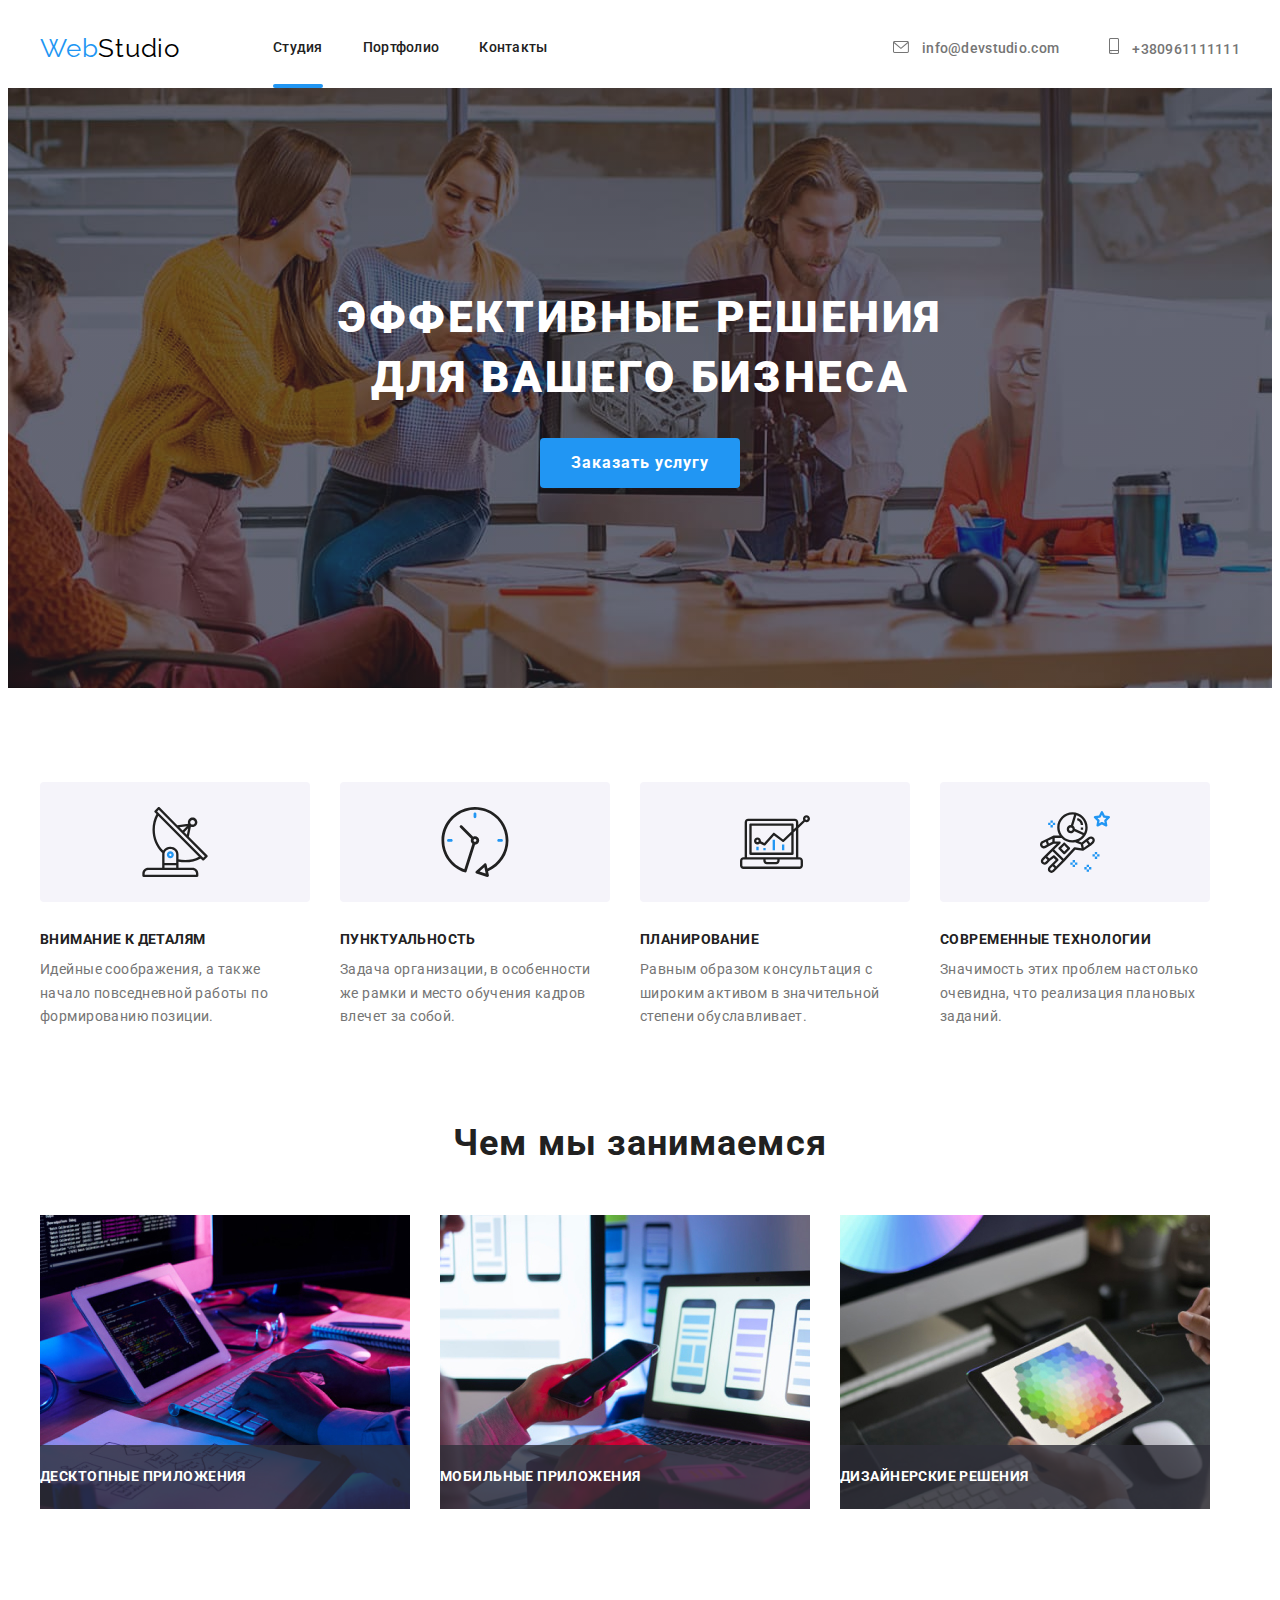
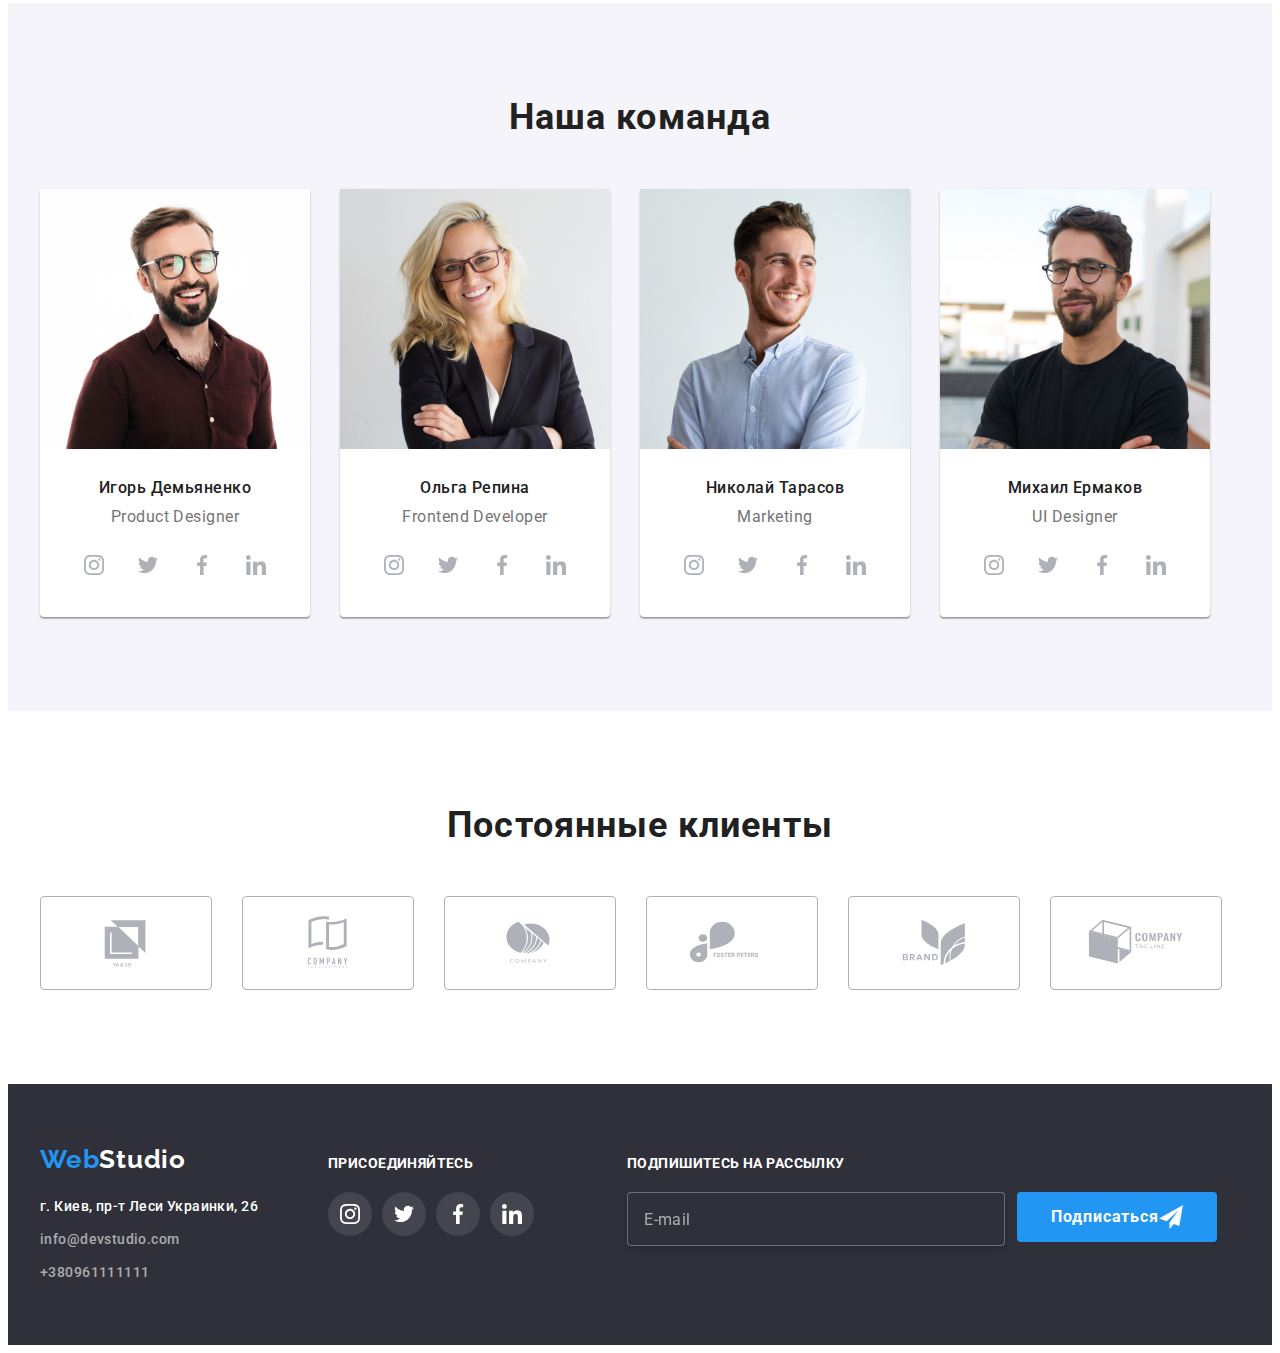
==== index.html @ bba92c40 "add hm-08" ====
<!DOCTYPE html>
<html lang="ru">
  <head>
    <meta charset="UTF-8" />
    <meta http-equiv="X-UA-Compatible" content="IE=edge" />
    <meta name="viewport" content="width=device-width, initial-scale=1.0" />
    <title>Студия</title>
    <link
      rel="stylesheet"
      href="https://cdnjs.cloudflare.com/ajax/libs/modern-normalize/1.1.0/modern-normalize.min.css"
      integrity="sha512-wpPYUAdjBVSE4KJnH1VR1HeZfpl1ub8YT/NKx4PuQ5NmX2tKuGu6U/JRp5y+Y8XG2tV+wKQpNHVUX03MfMFn9Q=="
      crossorigin="anonymous"
      referrerpolicy="no-referrer"
    />
    <link rel="preconnect" href="https://fonts.googleapis.com" />
    <link rel="preconnect" href="https://fonts.gstatic.com" crossorigin />
    <link
      href="https://fonts.googleapis.com/css2?family=Oleo+Script&family=Raleway:wght@700&family=Roboto:wght@400;500;700;900&display=swap"
      rel="stylesheet"
    />
    <link
    rel="stylesheet"
    href="https://cdnjs.cloudflare.com/ajax/libs/animate.css/4.1.1/animate.min.css"
    />
    <link rel="stylesheet" href="./css/main.min.css">
  </head>
  <body>

    <!--Header-->
      <header class="header">
      <div class="line-header">
      <div class="container main-nav">

        <a href="" class="logo--black link animate__animated animate__heartBeat">
            <span class="logo">Web</span>Studio</a>

        <nav class="nav">
          <ul class="nav__list list">
            <li class="nav__item">
              <a href="" class="nav__link current link">Студия</a>
            </li>
            <li class="nav__item">
              <a href="./portfolio.html" class="nav__link link">Портфолио</a>
            </li>
            <li class="nav__item">
              <a href="" class="nav__link link">Контакты</a>
            </li>
          </ul>
        </nav>
        <ul class="contacts list">
          <li class="contacts__item">
            <a href="mailto:info@devstudio.com" class="contacts__link link"
              >
                      <svg class="contacts__icon" width="16" height="12">
                        <use href="./images/icons.svg#icon-envelope"></use>
                      </svg>
              info@devstudio.com</a
            >
          </li>
          <li class="contacts__item">
            <a href="tel:+380961111111" class="contacts__link link"
              > 
              <svg class="contacts__icon" width="10" height="16">
                        <use href="./images/icons.svg#icon-smartphone"></use>
                      </svg>
              +380961111111</a
            >
          </li>
        </ul
        </div> 
        </div>
    </header>
    <main>
      <!--Hero-->
      <div>
        <section class="hero">
          <div class="container">
            <div class="hero-content">
            <h1 class="hero-content__title">ЭФФЕКТИВНЫЕ РЕШЕНИЯ ДЛЯ ВАШЕГО БИЗНЕСА</h1>
            <button type="button" class="hero-content__button" data-modal-open>Заказать услугу</button>
            </div>
          </div>
        </section>
      </div>

      <!--Benefits-->
      <section class="benefits">
        <div class="container">
          <ul class="benefits__list list">
            <li class="benefits__item">
              <div class="benefits-box">
              <svg class="benefits__icon" width="70" height="70">
                        <use href="./images/icons.svg#icon-antenna"></use>
                      </svg>
                      </div>
              <h3 class="benefits__title">ВНИМАНИЕ К ДЕТАЛЯМ</h3>
              <p class="benefits__text">
                Идейные соображения, а также начало повседневной работы по
                формированию позиции.
              </p>
            </li>
            <li class="benefits__item">
              <div class="benefits-box">
              <svg class="benefits__icon" width="70" height="70">
                        <use href="./images/icons.svg#icon-clock"></use>
                      </svg>
                      </div>
              <h3 class="benefits__title">ПУНКТУАЛЬНОСТЬ</h3>
              <p class="benefits__text">
                Задача организации, в особенности же рамки и место обучения
                кадров влечет за собой.
              </p>
            </li>
            <li class="benefits__item">
              <div class="benefits-box">
              <svg class="benefits__icon" width="70" height="70">
                        <use href="./images/icons.svg#icon-diagram"></use>
                      </svg>
                      </div>
              <h3 class="benefits__title">ПЛАНИРОВАНИЕ</h3>
              <p class="benefits__text">
                Равным образом консультация с широким активом в значительной
                степени обуславливает.
              </p>
            </li>
            <li class="benefits__item">
              <div class="benefits-box">
              <svg class="benefits__icon" width="70" height="70">
                        <use href="./images/icons.svg#icon-astronaut"></use>
                      </svg>
                      </div>
              <h3 class="benefits__title">СОВРЕМЕННЫЕ ТЕХНОЛОГИИ</h3>
              <p class="benefits__text">
                Значимость этих проблем настолько очевидна, что реализация
                плановых заданий.
              </p>
            </li>
          </ul>
        </div>
      </section>

      
      <!--Skills-->
      <section class="skills">
        <div class="container">
          <h2 class="section-title">Чем мы занимаемся</h2>
          <ul class="skills__list list">
            <li class="skills__item">
              <img src="./images/box1.jpg" alt="box1" width="370" />
              <p class="skills__top-text">ДЕСКТОПНЫЕ ПРИЛОЖЕНИЯ</p>
            </li>
            <li class="skills__item">
              <img src="./images/box2.jpg" alt="box2" width="370" />
              <p class="skills__top-text">МОБИЛЬНЫЕ ПРИЛОЖЕНИЯ</p>
            </li>
            <li class="skills__item">
              <img src="./images/box3.jpg" alt="box3" width="370" />
              <p class="skills__top-text">ДИЗАЙНЕРСКИЕ РЕШЕНИЯ</p>
            </li>
          </ul>
        </div>
      </section>

      <!--Team-->

      <section class="team">
        <div class="container">
          <h2 class="section-title">Наша команда</h2>
          <ul class="team__list list">
            <li class="team__item">
              <img src="./images/team1.jpg" alt="team1" width="270" />
                
              <div class="team-member">
              <h3 class="team-member__name">Игорь Демьяненко</h3>
              <p class="team-member__text">Product Designer</p>
              <ul class="socials-list list">
                  <li class="socials-list__item">
                    <a href="" class="socials-list__link">
                      <svg class="socials-list__icon" width="20" height="20">
                        <use href="./images/icons.svg#icon-instagram"></use>
                      </svg>
                    </a>
                  </li>
                  <li class="socials-list__item">
                    <a href="" class="socials-list__link">
                      <svg class="socials-list__icon" width="20" height="20">
                        <use href="./images/icons.svg#icon-twitter"></use>
                      </svg>
                    </a>
                    </a>
                  </li>

                  <li class="socials-list__item">
                    <a href="" class="socials-list__link">
                      <svg class="socials-list__icon" width="20" height="20">
                        <use href="./images/icons.svg#icon-facebook"></use>
                      </svg>
                    </a>
                  </li>
                  <li class="socials-list__item">
                    <a href="" class="socials-list__link">
                      <svg class="socials-list__icon" width="20" height="20">
                        <use href="./images/icons.svg#icon-linkedin"></use>
                      </svg>
                    </a>
                  </li>
                </ul>
              </div>
            </li>
            <li class="team__item">
              <img src="./images/team2.jpg" alt="team2" width="270" />
              <div class="team-member">
              <h3 class="team-member__name">Ольга Репина</h3>
              <p class="team-member__text">Frontend Developer</p>
               <ul class="socials-list list">
                  <li class="socials-list__item">
                    <a href="" class="socials-list__link">
                      <svg class="socials-list__icon" width="20" height="20">
                        <use href="./images/icons.svg#icon-instagram"></use>
                      </svg>
                    </a>
                  </li>
                  <li class="socials-list__item">
                    <a href="" class="socials-list__link">
                      <svg class="socials-list__icon" width="20" height="20">
                        <use href="./images/icons.svg#icon-twitter"></use>
                      </svg>
                    </a>
                    </a>
                  </li>
                  <li class="socials-list__item">
                    <a href="" class="socials-list__link">
                      <svg class="socials-list__icon" width="20" height="20">
                        <use href="./images/icons.svg#icon-facebook"></use>
                      </svg>
                    </a>
                  </li>
                  <li class="socials-list__item">
                    <a href="" class="socials-list__link">
                      <svg class="socials-list__icon" width="20" height="20">
                        <use href="./images/icons.svg#icon-linkedin"></use>
                      </svg>
                    </a>
                  </li>
                </ul>
              </div>
            </li>
            <li class="team__item">
              <img src="./images/team3.jpg" alt="team3" width="270" />
              <div class="team-member">
              <h3 class="team-member__name">Николай Тарасов</h3>
              <p class="team-member__text">Marketing</p>
               <ul class="socials-list list">
                  <li class="socials-list__item">
                    <a href="" class="socials-list__link">
                      <svg class="socials-list__icon" width="20" height="20">
                        <use href="./images/icons.svg#icon-instagram"></use>
                      </svg>
                    </a>
                  </li>
                  <li class="socials-list__item">
                    <a href="" class="socials-list__link">
                      <svg class="socials-list__icon" width="20" height="20">
                        <use href="./images/icons.svg#icon-twitter"></use>
                      </svg>
                    </a>
                    </a>
                  </li>
                  <li class="socials-list__item">
                    <a href="" class="socials-list__link">
                      <svg class="socials-list__icon" width="20" height="20">
                        <use href="./images/icons.svg#icon-facebook"></use>
                      </svg>
                    </a>
                  </li>
                  <li class="socials-list__item">
                    <a href="" class="socials-list__link">
                      <svg class="socials-list__icon" width="20" height="20">
                        <use href="./images/icons.svg#icon-linkedin"></use>
                      </svg>
                    </a>
                  </li>
                </ul>
              </div>
            </li>
            <li class="team__item">
              <img src="./images/team4.jpg" alt="team4" width="270" />
              <div class="team-member">
              <h3 class="team-member__name">Михаил Ермаков</h3>
              <p class="team-member__text">UI Designer</p>
                <ul class="socials-list list">
                  <li class="socials-list__item">
                    <a href="" class="socials-list__link">
                      <svg class="socials-list__icon" width="20" height="20">
                        <use href="./images/icons.svg#icon-instagram"></use>
                      </svg>
                    </a>
                  </li>
                  <li class="socials-list__item">
                    <a href="" class="socials-list__link">
                      <svg class="socials-list__icon" width="20" height="20">
                        <use href="./images/icons.svg#icon-twitter"></use>
                      </svg>
                    </a>
                    </a>
                  </li>
                  <li class="socials-list__item">
                    <a href="" class="socials-list__link">
                      <svg class="socials-list__icon" width="20" height="20">
                        <use href="./images/icons.svg#icon-facebook"></use>
                      </svg>
                    </a>
                  </li>
                  <li class="socials-list__item">
                    <a href="" class="socials-list__link">
                      <svg class="socials-list__icon" width="20" height="20">
                        <use href="./images/icons.svg#icon-linkedin"></use>
                      </svg>
                    </a>
                  </li>
                </ul>
              </div>
            </li>
          </ul>
        </div>
      </section>

      <!--Clients-->
<section class="clients">
  <div class="container">
<h2 class="section-title">Постоянные клиенты</h2>
<ul class="clients__list list">
  <li class="clients__item"><a href="" class="clients__link link">
    <svg class="clients__icon" width="106" height="60">
                        <use href="./images/icons.svg#icon-Logo-1"></use>
                      </svg>
  </a></li>
  <li class="clients__item"><a href="" class="clients__link link">
    <svg class="clients__icon" width="106" height="60">
                        <use href="./images/icons.svg#icon-Logo-2"></use>
                      </svg>
  </a></li>
  <li class="clients__item"><a href="" class="clients__link link">
    <svg class="clients__icon" width="106" height="60">
                        <use href="./images/icons.svg#icon-Logo-3"></use>
                      </svg>
  </a></li>
  <li class="clients__item"><a href="" class="clients__link link">
    <svg class="clients__icon" width="106" height="60">
                        <use href="./images/icons.svg#icon-Logo-4"></use>
                      </svg>
  </a></li>
  <li class="clients__item"><a href="" class="clients__link link">
    <svg class="clients__icon" width="106" height="60">
                        <use href="./images/icons.svg#icon-Logo-5"></use>
                      </svg>
  </a></li>
  <li class="clients__item"><a href="" class="clients__link link">
    <svg class="clients__icon" width="106" height="60">
                        <use href="./images/icons.svg#icon-Logo-6"></use>
                      </svg>
  </a></li>
</ul>
</div>
</section>
    </main>


    <!--Footer-->
    <footer class="footer">
      <div class="container">
        <div>

        <a href="" class="logo logo--white link">
          <span class="logo--blue">Web</span>Studio</a
        >
        <address class="address">
          <ul class="address__list list">
            <li class="address__item">
              <a
                href="https://goo.gl/maps/j3uw5iCqaWnNKHZF9"
                class="address__link address__link--white link"
                >г. Киев, пр-т Леси Украинки, 26</a
              >
            </li>
            <li class="address__item">
              <a href="mailto:info@devstudio.com" class="address__link link"
                >info@devstudio.com</a
              >
            </li>
            <li class="address__item">
              <a href="tel:+380961111111" class="address__link link"
                >+380961111111</a
              >
            </li>
          </ul>
        </address>
        </div>
        <div class="footer-socials">
          <p class="footer-socials__text">ПРИСОЕДИНЯЙТЕСЬ</p>
          <ul class="socials-list list">
            <li class="socials-list__item"><a href="" class="socials-list__link footer__socials-list__link link">
              <svg class="socials-list__icon footer__socials-list__icon" width="20" height="20">
                        <use href="./images/icons.svg#icon-instagram"></use>
                      </svg>
            </a></li>
            <li class="socials-list__item"><a href="" class="socials-list__link footer__socials-list__link link">
              <svg class="socials-list__icon footer__socials-list__icon" width="20" height="20">
                        <use href="./images/icons.svg#icon-twitter"></use>
                      </svg>
            </a></li>
            <li class="socials-list__item"><a href="" class="socials-list__link footer__socials-list__link link">
              <svg class="socials-list__icon footer__socials-list__icon" width="20" height="20">
                        <use href="./images/icons.svg#icon-facebook"></use>
                      </svg>
            </a></li>
            <li class="socials-list__item"><a href="" class="socials-list__link footer__socials-list__link link">
              <svg class="socials-list__icon footer__socials-list__icon" width="20" height="20">
                        <use href="./images/icons.svg#icon-linkedin"></use>
                      </svg>
            </a></li>
          </ul>
        </div>
        <div class="subscribe">
          <p class="subscribe__text">ПОДПИШИТЕСЬ НА РАССЫЛКУ</p>
    
          <form action="">
            <div class="subscribe-form">
            <label for="email"></label>
            <input class="subscribe-form__input" type="email" name="email" id="email" placeholder="E-mail">
            <div class="subscribe-form__btn-wraper">
            <button type="submit" class="subscribe-form__button">Подписаться<svg class="subscribe-form__button-icon" width="24" height="24">
                        <use href="./images/icons.svg#icon-send"></use>
                      </svg>
                      
            </button>
            </div>
            </div>
          </form>
        </div>
      </div>
    </footer>

    <!-- Modal -->

    <div class="backdrop is-hidden" data-modal>
      <div class="modal">
        <button type="button" class="modal__close-btn" data-modal-close>
          <svg class="modal__close-btn__icon" width="11" height="11">
                        <use href="./images/icons.svg#icon-close"></use>
                      </svg>
        </button>
        <p class="modal-title">Оставьте свои данные, мы вам перезвоним</p>
        <form> 
          <div class="modal-field">
          <label for="user-name" class="modal-field__label">Имя</label>
          <div class="modal-field__input-wrap">
          <input type="text" class="modal-field__input" name="user-name" placeholder=" " required id="user-name">

          <svg class="modal-field__icon" width="18" height="18">
                        <use href="./images/icons.svg#icon-person-black"></use>
                      </svg>
                      </div>
</div>
<div class="modal-field">
          <label for="user-tel" class="modal-field__label">Телефон</label>
          <div class="modal-field__input-wrap">
          <input type="tel" class="modal-field__input" name="user-tel" placeholder=" " required id="user-tel">
          <svg class="modal-field__icon" width="18" height="18">
                        <use href="./images/icons.svg#icon-phone-black"></use>
                      </svg>
                      </div>
</div>
<div class="modal-field">
          <label for="user-email" class="modal-field__label">Почта</label>
          <div class="modal-field__input-wrap">
          <input type="email" class="modal-field__input" name="user-email" placeholder=" " required id="user-mail">
          <svg class="modal-field__icon" width="18" height="18">
                        <use href="./images/icons.svg#icon-email-black"></use>
                      </svg>
                      </div>
          </div>

          <div class="modal-field">
          <label for="user-text" class="modal-field__label">Комментарий</label>
          <textarea  name="user-text" id="user-text" class="modal-field__text" placeholder="Введите текст"></textarea>
          </div>

          <div class="modal-field">
          <input type="checkbox" name="policy" value="true" id="policy" class="modal-field__check visually-hidden">
          <label for="policy" class="modal-field__check-text" >Соглашаюсь с рассылкой и принимаю <a href="" class="modal-field__check-text-link" >Условия договора</a></label>
          </div>
          <button type="submit" class="modal-btn button">Отправить</button>
        </form>
      </div>
    </div>
    <script src="./js/modal.js"></script>
  </body>
</html>
---- css/main.min.css ----
:root{--accent-color: #2196f3;--primary-color-text: #212121;--secondary-color-text: #757575}p,h1,h2,h3,h4,h5,h6{margin:0;padding-left:0}ul,ol{margin:0;padding:0}button{cursor:pointer}img{display:block}body{background-color:#fff;font-family:"Roboto","Oleo Script",sans-serif;list-style:none}.link{text-decoration:none}.list{list-style:none}.visually-hidden{position:absolute;white-space:nowrap;width:1px;height:1px;overflow:hidden;border:0;padding:0;clip:rect(0 0 0 0);-webkit-clip-path:inset(50%);clip-path:inset(50%);margin:-1px}.container{width:1200px;padding-left:15px;padding-right:15px;margin:0 auto}.section-title{margin-bottom:50px;color:var(--primary-color-text);font-size:36px;font-weight:700;line-height:1.16;letter-spacing:.03em;text-align:center}.socials-list{display:-webkit-box;display:-ms-flexbox;display:flex;-webkit-box-pack:center;-ms-flex-pack:center;justify-content:center}.socials-list__item{width:44px;height:44px;margin-right:10px}.socials-list__item:last-child{margin-right:0}.socials-list__link{width:100%;height:100%;background-color:#fff;border-radius:50%;display:-webkit-box;display:-ms-flexbox;display:flex;-webkit-box-align:center;-ms-flex-align:center;align-items:center;-webkit-box-pack:center;-ms-flex-pack:center;justify-content:center;color:#fff;-webkit-transition-property:color,background-color;transition-property:color,background-color;-webkit-transition-duration:250ms;transition-duration:250ms;-webkit-transition-timing-function:cubic-bezier(0.4, 0, 0.2, 1);transition-timing-function:cubic-bezier(0.4, 0, 0.2, 1)}.socials-list__link:hover,.socials-list__link:focus{background-color:var(--accent-color)}.socials-list__icon{fill:#afb1b8}.socials-list__link:hover .socials-list__icon,.socials-list__link:focus .socials-list__icon{fill:#fff}.portfolio{padding-top:94px;padding-bottom:94px}.backdrop{width:100%;height:100%;background-color:rgba(0,0,0,.2);position:fixed;top:0;-webkit-transition:opacity 250ms,visibility 250ms;transition:opacity 250ms,visibility 250ms}.is-hidden{visibility:hidden;opacity:0;pointer-events:none}.no-scroll{overflow:hidden}.modal{width:528px;min-height:581px;background:#fff;-webkit-box-shadow:0px 1px 3px rgba(0,0,0,.12),0px 1px 1px rgba(0,0,0,.14),0px 2px 1px rgba(0,0,0,.2);box-shadow:0px 1px 3px rgba(0,0,0,.12),0px 1px 1px rgba(0,0,0,.14),0px 2px 1px rgba(0,0,0,.2);border-radius:4px;position:absolute;top:50%;left:50%;-webkit-transform:translate(-50%, -50%) scale(1);transform:translate(-50%, -50%) scale(1);-webkit-transition:-webkit-transform 250ms;transition:-webkit-transform 250ms;transition:transform 250ms;transition:transform 250ms, -webkit-transform 250ms;padding:40px}.backdrop.is-hidden .modal{-webkit-transform:scale(0);transform:scale(0)}.modal__close-btn{position:absolute;top:8px;right:8px;padding:0;width:30px;height:30px;display:-webkit-box;display:-ms-flexbox;display:flex;-webkit-box-align:center;-ms-flex-align:center;align-items:center;cursor:pointer;background:rgba(0,0,0,0);border:1px solid rgba(0,0,0,.1);border-radius:50%;-webkit-box-pack:center;-ms-flex-pack:center;justify-content:center}.modal__close-btn__icon{-webkit-transition-property:fill;transition-property:fill;-webkit-transition-duration:250ms;transition-duration:250ms;-webkit-transition-timing-function:cubic-bezier(0.4, 0, 0.2, 1);transition-timing-function:cubic-bezier(0.4, 0, 0.2, 1)}.modal__close-btn__icon:hover{fill:var(--accent-color)}.modal-title{font-family:"Roboto";font-size:20px;font-weight:700;line-height:1.15;letter-spacing:.03em;text-align:center;margin-bottom:12px}.modal-field{margin-bottom:10px}.modal-field__input-wrap{position:relative}.modal-field__icon{position:absolute;left:12px;top:50%;-webkit-transform:translateY(-40%);transform:translateY(-40%)}.modal-field__input:focus+.modal-field__icon{fill:var(--accent-color)}.modal-field__input{width:100%;height:40px;border:1px solid rgba(33,33,33,.2);border-radius:4px;margin-top:4px;padding-left:30px;outline:none;-webkit-transition-property:border-color;transition-property:border-color;-webkit-transition-duration:250ms;transition-duration:250ms;-webkit-transition-timing-function:cubic-bezier(0.4, 0, 0.2, 1);transition-timing-function:cubic-bezier(0.4, 0, 0.2, 1)}.modal-field__input:focus{border-color:var(--accent-color)}.modal-field__label{font-family:"Roboto";font-style:normal;font-size:12px;font-weight:400;line-height:1.17;letter-spacing:.01em;color:#757575;display:block}.modal-field__text{margin-top:4px;margin-bottom:10px;padding-top:12px;padding-left:12px;width:100%;height:120px;border:1px solid rgba(33,33,33,.2);border-radius:4px;resize:none;outline:none;-webkit-transition-property:border-color;transition-property:border-color;-webkit-transition-duration:250ms;transition-duration:250ms;-webkit-transition-timing-function:cubic-bezier(0.4, 0, 0.2, 1);transition-timing-function:cubic-bezier(0.4, 0, 0.2, 1)}.modal-field__text:focus{border-color:var(--accent-color)}.modal-field__text::-webkit-input-placeholder{font-family:"Roboto";font-size:14px;line-height:1.14;letter-spacing:.01em;color:rgba(117,117,117,.5)}.modal-field__text::-moz-placeholder{font-family:"Roboto";font-size:14px;line-height:1.14;letter-spacing:.01em;color:rgba(117,117,117,.5)}.modal-field__text:-ms-input-placeholder{font-family:"Roboto";font-size:14px;line-height:1.14;letter-spacing:.01em;color:rgba(117,117,117,.5)}.modal-field__text::-ms-input-placeholder{font-family:"Roboto";font-size:14px;line-height:1.14;letter-spacing:.01em;color:rgba(117,117,117,.5)}.modal-field__text::placeholder{font-family:"Roboto";font-size:14px;line-height:1.14;letter-spacing:.01em;color:rgba(117,117,117,.5)}.modal-field__check-text{display:-webkit-box;display:-ms-flexbox;display:flex;font-family:"Roboto";font-size:14px;line-height:1.71;letter-spacing:.03em;color:#757575;-webkit-box-pack:center;-ms-flex-pack:center;justify-content:center;-webkit-box-align:center;-ms-flex-align:center;align-items:center;margin-bottom:30px}.modal-field__check-text::before{content:" ";width:16px;height:15px;border:2px solid #000;border-radius:3px;margin-right:9px}.modal-field__check:checked+.modal-field__check-text::before{background-color:var(--accent-color);background-image:url(../images/vector-1.svg);border:none;background-repeat:no-repeat;background-position:center}.modal-field__check:focus+.modal-field__check-text::before{border-color:var(--accent-color)}.modal-field__check-text-link{font-family:"Roboto";font-size:14px;line-height:1.71;letter-spacing:.03em;color:var(--accent-color);margin-left:4px}.modal-btn{width:200px;height:50px;margin-left:auto;margin-right:auto;display:block;text-align:center;background-color:var(--accent-color);border:none;border-radius:4px;font-family:"Roboto";font-size:16px;font-weight:700;line-height:1.88;letter-spacing:.06em;color:#fff;-webkit-transition-property:-webkit-box-shadow;transition-property:-webkit-box-shadow;transition-property:box-shadow;transition-property:box-shadow, -webkit-box-shadow;-webkit-transition-duration:250ms;transition-duration:250ms;-webkit-transition-timing-function:cubic-bezier(0.4, 0, 0.2, 1);transition-timing-function:cubic-bezier(0.4, 0, 0.2, 1)}.modal-btn:hover,.modal-btn:focus{-webkit-box-shadow:0px 4px 4px rgba(0,0,0,.15);box-shadow:0px 4px 4px rgba(0,0,0,.15)}.main-nav{display:-webkit-box;display:-ms-flexbox;display:flex;-webkit-box-align:center;-ms-flex-align:center;align-items:center}.logo--black{font-family:"Raleway",sans-serif;color:#000;font-size:26px;line-height:1.19;letter-spacing:.03em}.logo{font-family:"Raleway";color:var(--accent-color);font-size:26px;line-height:1.19;letter-spacing:.03em}.nav__list{display:-webkit-box;display:-ms-flexbox;display:flex;margin-left:93px}.nav__item:not(last-child){margin-right:40px}.nav__link{position:relative;display:block;padding-top:32px;padding-bottom:32px;color:var(--primary-color-text);font-size:14px;font-weight:500;line-height:1.14;letter-spacing:.02em;-webkit-transition-property:color;transition-property:color;-webkit-transition-duration:250ms;transition-duration:250ms;-webkit-transition-timing-function:cubic-bezier(0.4, 0, 0.2, 1);transition-timing-function:cubic-bezier(0.4, 0, 0.2, 1)}.nav__link:hover,.nav__link:focus{color:var(--accent-color)}.nav__link.current::after{content:" ";position:absolute;width:100%;height:4px;background-color:var(--accent-color);border-radius:2px;left:0;bottom:0}.contacts{display:-webkit-box;display:-ms-flexbox;display:flex;margin-left:auto}.contacts__item+.contacts__item{margin-left:50px}.contacts__link{color:var(--secondary-color-text);font-size:14px;font-weight:500;line-height:1.14;letter-spacing:.02em;-webkit-transition-property:color;transition-property:color;-webkit-transition-duration:250ms;transition-duration:250ms;-webkit-transition-timing-function:cubic-bezier(0.4, 0, 0.2, 1);transition-timing-function:cubic-bezier(0.4, 0, 0.2, 1)}.contacts__link:hover,.contacts__link:focus{color:var(--accent-color)}.contacts__icon{margin-right:10px;fill:currentColor}.hero{background-color:#2f303a;background-image:-webkit-gradient(linear, left top, left bottom, from(rgba(47, 48, 58, 0.4)), to(rgba(47, 48, 58, 0.4))),url(../images/hero-bg.jpeg);background-image:linear-gradient(rgba(47, 48, 58, 0.4), rgba(47, 48, 58, 0.4)),url(../images/hero-bg.jpeg);background-repeat:no-repeat;background-position:center;background-size:cover;max-width:1600px;text-align:center;padding-top:200px;padding-bottom:200px;margin-left:auto;margin-right:auto}.hero-content__title{color:#fff;font-size:44px;font-weight:900;line-height:1.36;letter-spacing:.06em;text-transform:uppercase;max-width:696px;margin-right:252px;margin-bottom:30px;margin-left:252px}.hero-content__button{display:inline-block;background-color:var(--accent-color);font-family:"Roboto";font-size:16px;font-weight:700;line-height:1.87;letter-spacing:.06em;color:#fff;min-width:200px;height:50px;cursor:pointer;border-radius:4px;border:0}.benefits{padding-top:94px;padding-bottom:47px}.benefits__list{display:-webkit-box;display:-ms-flexbox;display:flex}.benefits__item{width:270px}.benefits__item:not(:last-child){margin-right:30px}.benefits-box{width:270px;height:120px;background:#f5f4fa;border-radius:4px;margin-bottom:30px;display:-webkit-box;display:-ms-flexbox;display:flex;-webkit-box-align:center;-ms-flex-align:center;align-items:center;-webkit-box-pack:center;-ms-flex-pack:center;justify-content:center}.benefits__title{margin-bottom:10px;color:var(--primary-color-text);font-size:14px;font-weight:700;line-height:1.14;letter-spacing:.03em}.benefits__text{color:var(--secondary-color-text);font-size:14px;line-height:1.71;letter-spacing:.03em}.skills{padding-top:47px;padding-bottom:94px}.skills__list{display:-webkit-box;display:-ms-flexbox;display:flex}.skills__item{position:relative}.skills__item:not(:last-child){margin-right:30px}.skills__top-text{position:absolute;bottom:0;font-family:"Roboto";font-size:14px;font-weight:700;line-height:1.14;letter-spacing:.03em;text-transform:uppercase;color:#fff;background-color:rgba(47,48,58,.8);width:100%;padding-bottom:24px;padding-top:24px}.team{background-color:#f5f4fa;padding-top:94px;padding-bottom:94px}.team__list{display:-webkit-box;display:-ms-flexbox;display:flex}.team__item{width:270px;text-align:center;border-radius:4px;border:rgba(0,0,0,0);background-color:#fff;-webkit-box-shadow:0px 1px 3px rgba(0,0,0,.12),0px 1px 1px rgba(0,0,0,.14),0px 2px 1px rgba(0,0,0,.2);box-shadow:0px 1px 3px rgba(0,0,0,.12),0px 1px 1px rgba(0,0,0,.14),0px 2px 1px rgba(0,0,0,.2)}.team__item:not(:last-child){margin-right:30px}.team-member__name{margin-bottom:10px;color:var(--primary-color-text);font-size:16px;font-weight:500;line-height:1.18;letter-spacing:.03em}.team-member__text{color:var(--secondary-color-text);font-size:16px;line-height:1.18;letter-spacing:.03em;margin-bottom:16px}.team-member{padding-top:30px;padding-bottom:30px}.clients{padding-top:94px;padding-bottom:94px;text-align:center}.clients__list{display:-webkit-box;display:-ms-flexbox;display:flex}.clients__item{width:170px;height:92px;margin-right:30px;border:1px solid #afb1b8;border-radius:4px;border-radius:4px;fill:currentColor}.clients__item:last-child{margin-right:0}.clients__icon{fill:#afb1b8;-webkit-transition-property:fill;transition-property:fill;-webkit-transition-duration:250ms;transition-duration:250ms;-webkit-transition-timing-function:cubic-bezier(0.4, 0, 0.2, 1);transition-timing-function:cubic-bezier(0.4, 0, 0.2, 1)}.clients__link:hover .clients__icon,.clients__link:focus .clients__icon{fill:var(--accent-color)}.clients__link{width:100%;height:100%;display:-webkit-box;display:-ms-flexbox;display:flex;-webkit-box-align:center;-ms-flex-align:center;align-items:center;-webkit-box-pack:center;-ms-flex-pack:center;justify-content:center;-webkit-transition-property:border;transition-property:border;-webkit-transition-duration:250ms;transition-duration:250ms;-webkit-transition-timing-function:cubic-bezier(0.4, 0, 0.2, 1);transition-timing-function:cubic-bezier(0.4, 0, 0.2, 1)}.clients__link:hover,.clients__link:focus{border:1px solid var(--accent-color)}.footer{padding-top:60px;padding-bottom:60px;background-color:#2f303a}.footer .container{display:-webkit-box;display:-ms-flexbox;display:flex;-webkit-box-align:baseline;-ms-flex-align:baseline;align-items:baseline}.logo--white{color:#fff;font-family:"Raleway",sans-serif;font-size:26px;font-weight:700;line-height:1.19;letter-spacing:.03em;margin-bottom:20px}.logo--blue{color:var(--accent-color);font-family:"Raleway",sans-serif;font-size:26px;font-weight:700;line-height:1.19;letter-spacing:.03em}.address__list{padding-top:20px}.address__link{color:rgba(255,255,255,.6);font-family:"Roboto" sans-serif;font-size:14px;font-weight:500;line-height:1.71;letter-spacing:.03em;font-style:normal;-webkit-transition-property:color;transition-property:color;-webkit-transition-duration:250ms;transition-duration:250ms;-webkit-transition-timing-function:cubic-bezier(0.4, 0, 0.2, 1);transition-timing-function:cubic-bezier(0.4, 0, 0.2, 1)}.address__link:hover,.address__link:focus{color:var(--accent-color)}.address__link--white{color:#fff;font-family:"Roboto" sans-serif;font-style:normal;font-size:14px;font-weight:500;line-height:1.71;letter-spacing:.03em;-webkit-transition-property:color;transition-property:color;-webkit-transition-duration:250ms;transition-duration:250ms;-webkit-transition-timing-function:cubic-bezier(0.4, 0, 0.2, 1);transition-timing-function:cubic-bezier(0.4, 0, 0.2, 1)}.address__item:not(:last-child){margin-bottom:9px}.footer-socials{-webkit-box-align:baseline;-ms-flex-align:baseline;align-items:baseline;margin-left:70px}.footer-socials__text{margin-bottom:20px;width:144px;font-size:14px;font-weight:700;line-height:1.14;letter-spacing:.03em;text-transform:uppercase;color:#fff}.footer__socials-list__link{width:100%;height:100%;background-color:rgba(255,255,255,.1);border-radius:50%;display:-webkit-box;display:-ms-flexbox;display:flex;-webkit-box-align:center;-ms-flex-align:center;align-items:center;-webkit-box-pack:center;-ms-flex-pack:center;justify-content:center;color:#fff;-webkit-transition-property:color,background-color;transition-property:color,background-color;-webkit-transition-duration:250ms;transition-duration:250ms;-webkit-transition-timing-function:cubic-bezier(0.4, 0, 0.2, 1);transition-timing-function:cubic-bezier(0.4, 0, 0.2, 1)}.footer__socials-list__icon{fill:#fff}.subscribe{margin-left:93px}.subscribe__text{font-family:"Roboto";font-size:14px;font-weight:700;line-height:1.14;letter-spacing:.03em;text-transform:uppercase;color:#fff;margin-bottom:20px}.subscribe-form{display:-webkit-box;display:-ms-flexbox;display:flex}.subscribe-form__input{width:358px;height:50px;border:1px solid rgba(255,255,255,.3);-webkit-filter:drop-shadow(0px 4px 4px rgba(0, 0, 0, 0.15));filter:drop-shadow(0px 4px 4px rgba(0, 0, 0, 0.15));border-radius:4px;background-color:#2f303a;padding-left:16px;font-family:"Roboto";font-size:16px;line-height:1.25;letter-spacing:.03em;color:rgba(255,255,255,.6)}.subscribe-form__input:focus{border-color:var(--accent-color);outline:none}.subscribe-form__input::-webkit-input-placeholder{font-family:"Roboto";font-size:16px;line-height:1.25;letter-spacing:.03em;color:rgba(255,255,255,.6)}.subscribe-form__input::-moz-placeholder{font-family:"Roboto";font-size:16px;line-height:1.25;letter-spacing:.03em;color:rgba(255,255,255,.6)}.subscribe-form__input:-ms-input-placeholder{font-family:"Roboto";font-size:16px;line-height:1.25;letter-spacing:.03em;color:rgba(255,255,255,.6)}.subscribe-form__input::-ms-input-placeholder{font-family:"Roboto";font-size:16px;line-height:1.25;letter-spacing:.03em;color:rgba(255,255,255,.6)}.subscribe-form__input::placeholder{font-family:"Roboto";font-size:16px;line-height:1.25;letter-spacing:.03em;color:rgba(255,255,255,.6)}.subscribe-form__button{width:200px;height:50px;margin-left:12px;background:#2196f3;border-radius:4px;border:none;font-family:"Roboto";font-size:16px;font-weight:700;line-height:1.88;letter-spacing:.06em;position:absolute;display:-webkit-box;display:-ms-flexbox;display:flex;-webkit-box-pack:center;-ms-flex-pack:center;justify-content:center;-webkit-box-align:center;-ms-flex-align:center;align-items:center;text-align:center;color:#fff;-webkit-transition-property:-webkit-box-shadow;transition-property:-webkit-box-shadow;transition-property:box-shadow;transition-property:box-shadow, -webkit-box-shadow;-webkit-transition-duration:250ms;transition-duration:250ms;-webkit-transition-timing-function:cubic-bezier(0.4, 0, 0.2, 1);transition-timing-function:cubic-bezier(0.4, 0, 0.2, 1)}.subscribe-form__button:hover{-webkit-box-shadow:0px 4px 4px rgba(0,0,0,.15);box-shadow:0px 4px 4px rgba(0,0,0,.15)}.header-portfolio{border-bottom:1px solid #ececec}.projects-nav{display:-webkit-box;display:-ms-flexbox;display:flex;-webkit-box-pack:center;-ms-flex-pack:center;justify-content:center;margin-bottom:50px}.projects-nav__item:not(:last-child){margin-right:8px}.projects-nav__button{display:inline-block;padding-left:22px;padding-right:22px;padding-top:6px;padding-bottom:6px;font-family:"Roboto";background-color:#f5f4fa;color:var(--primary-color-text);font-size:16px;font-weight:500;line-height:1.62;letter-spacing:.03em;border-radius:4px;border:0;-webkit-transition-property:background-color,color,-webkit-box-shadow;transition-property:background-color,color,-webkit-box-shadow;transition-property:background-color,color,box-shadow;transition-property:background-color,color,box-shadow,-webkit-box-shadow;-webkit-transition-duration:250ms;transition-duration:250ms;-webkit-transition-timing-function:cubic-bezier(0.4, 0, 0.2, 1);transition-timing-function:cubic-bezier(0.4, 0, 0.2, 1)}.projects-nav__button:hover,.projects-nav__button:focus{color:#fff;background-color:var(--accent-color);-webkit-box-shadow:0px 3px 1px rgba(0,0,0,.1),0px 1px 2px rgba(0,0,0,.08),0px 2px 2px rgba(0,0,0,.12);box-shadow:0px 3px 1px rgba(0,0,0,.1),0px 1px 2px rgba(0,0,0,.08),0px 2px 2px rgba(0,0,0,.12)}.projects-set{display:-webkit-box;display:-ms-flexbox;display:flex;-ms-flex-wrap:wrap;flex-wrap:wrap}.projects-set__item{width:calc((100% - 60px)/3);margin-right:30px;margin-bottom:30px;border:1px solid #eee;background:#fff;-webkit-transition-property:background-color,color,-webkit-box-shadow;transition-property:background-color,color,-webkit-box-shadow;transition-property:background-color,color,box-shadow;transition-property:background-color,color,box-shadow,-webkit-box-shadow;-webkit-transition-duration:250ms;transition-duration:250ms;-webkit-transition-timing-function:cubic-bezier(0.4, 0, 0.2, 1);transition-timing-function:cubic-bezier(0.4, 0, 0.2, 1)}.projects-set__item:nth-child(3n){margin-right:0}.projects-set__item:nth-last-child(-n+3){margin-bottom:0}.projects-set__item:hover,.projects-set__item:focus{-webkit-box-shadow:0px 1px 1px rgba(0,0,0,.12),0px 4px 4px rgba(0,0,0,.06),1px 4px 6px rgba(0,0,0,.16);box-shadow:0px 1px 1px rgba(0,0,0,.12),0px 4px 4px rgba(0,0,0,.06),1px 4px 6px rgba(0,0,0,.16)}.projects-set__top-wrap{position:relative;overflow:hidden}.projects-set__top-text{position:absolute;top:0;font-family:"Roboto";font-size:18px;line-height:1.55;letter-spacing:.03em;-ms-flex-line-pack:center;align-content:center;color:#fff;background-color:rgba(33,150,243,.9);width:370px;height:294px;padding-top:63px;padding-bottom:63px;padding-left:24px;padding-right:24px;-webkit-transform:translateY(100%);transform:translateY(100%);-webkit-transition:-webkit-transform 250ms cubic-bezier(0.4, 0, 0.2, 1);transition:-webkit-transform 250ms cubic-bezier(0.4, 0, 0.2, 1);transition:transform 250ms cubic-bezier(0.4, 0, 0.2, 1);transition:transform 250ms cubic-bezier(0.4, 0, 0.2, 1), -webkit-transform 250ms cubic-bezier(0.4, 0, 0.2, 1)}.projects-set__item:hover .projects-set__top-text{-webkit-transform:translateY(0);transform:translateY(0)}.projects-set__bottom-wrap{padding-top:20px;padding-bottom:20px;padding-left:24px;padding-right:24px}.projects-set__bottom-wrap__title{color:var(--primary-color-text);font-family:"Roboto";font-size:18px;font-weight:700;line-height:1.2;letter-spacing:.06em}.projects-set__bottom-wrap__type{font-family:"Roboto";color:var(--secondary-color-text);font-size:16px;line-height:1.88;letter-spacing:.03em}/*# sourceMappingURL=main.min.css.map */
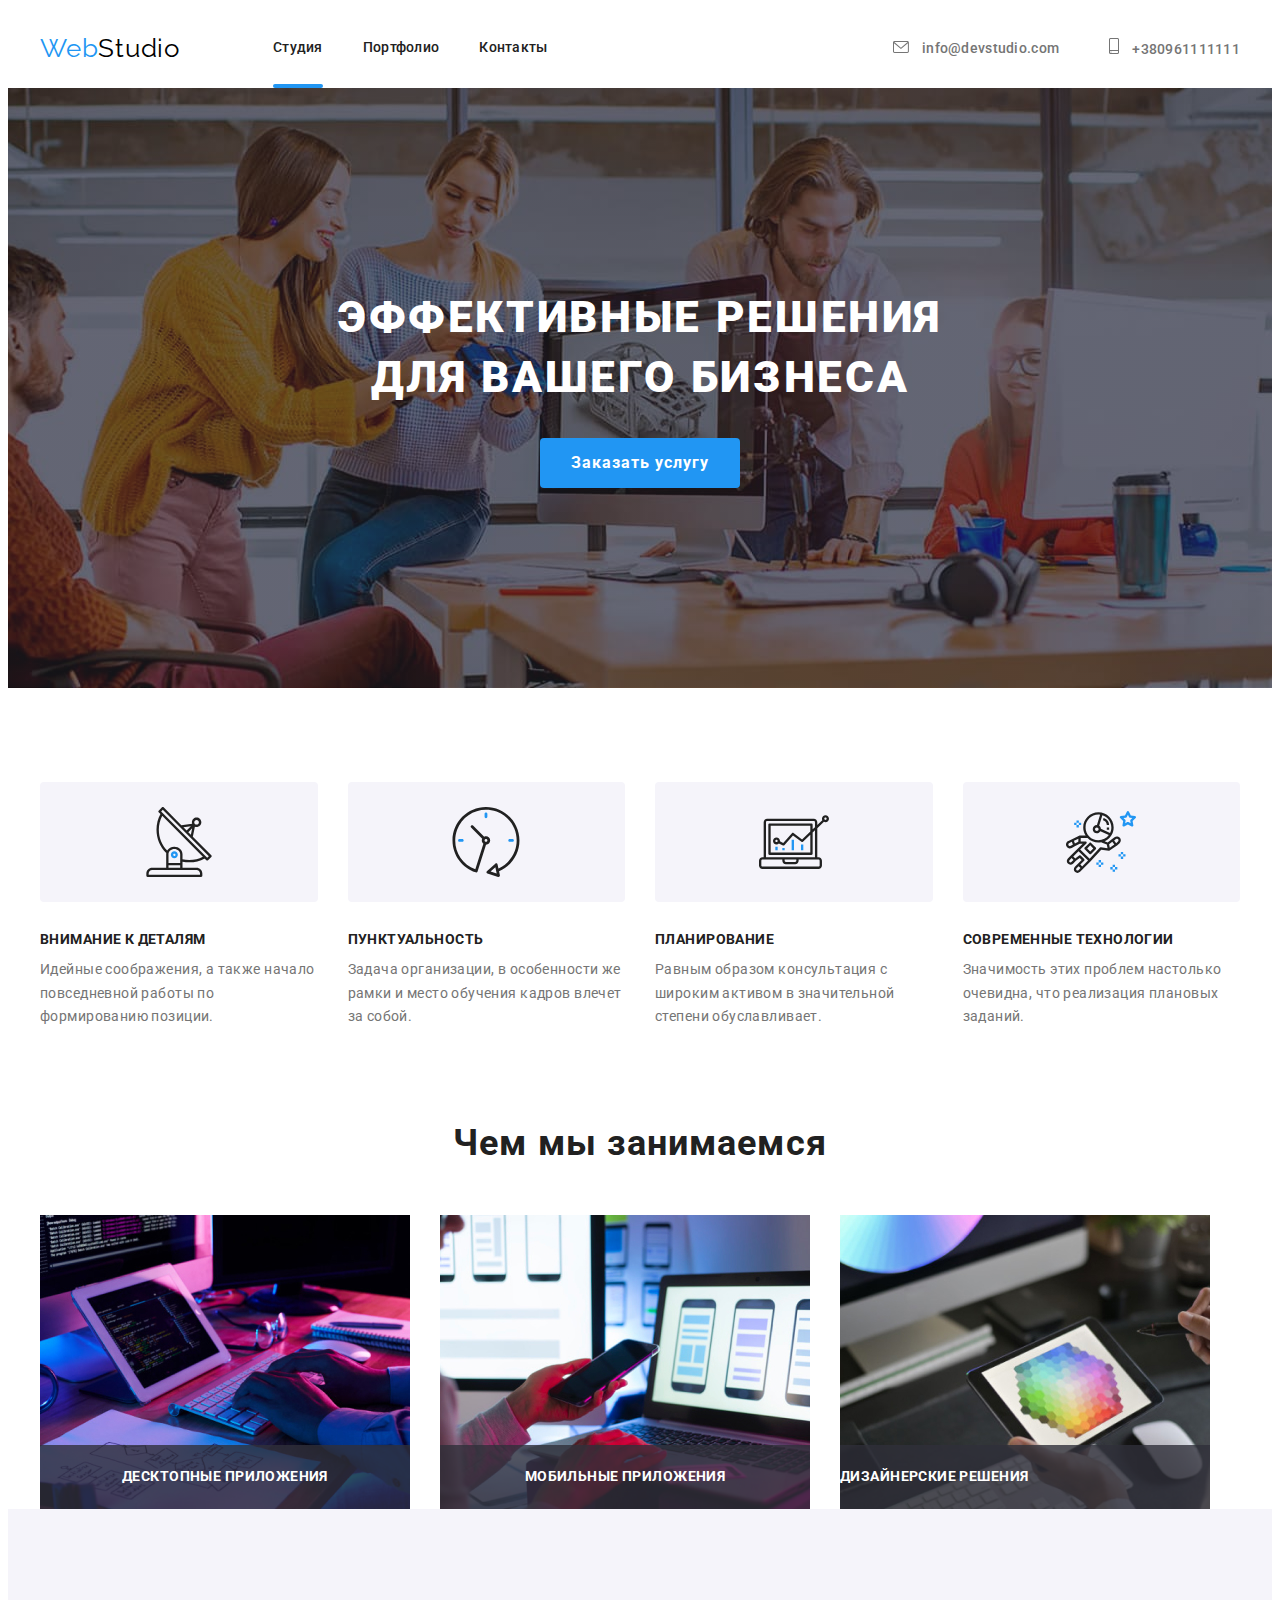
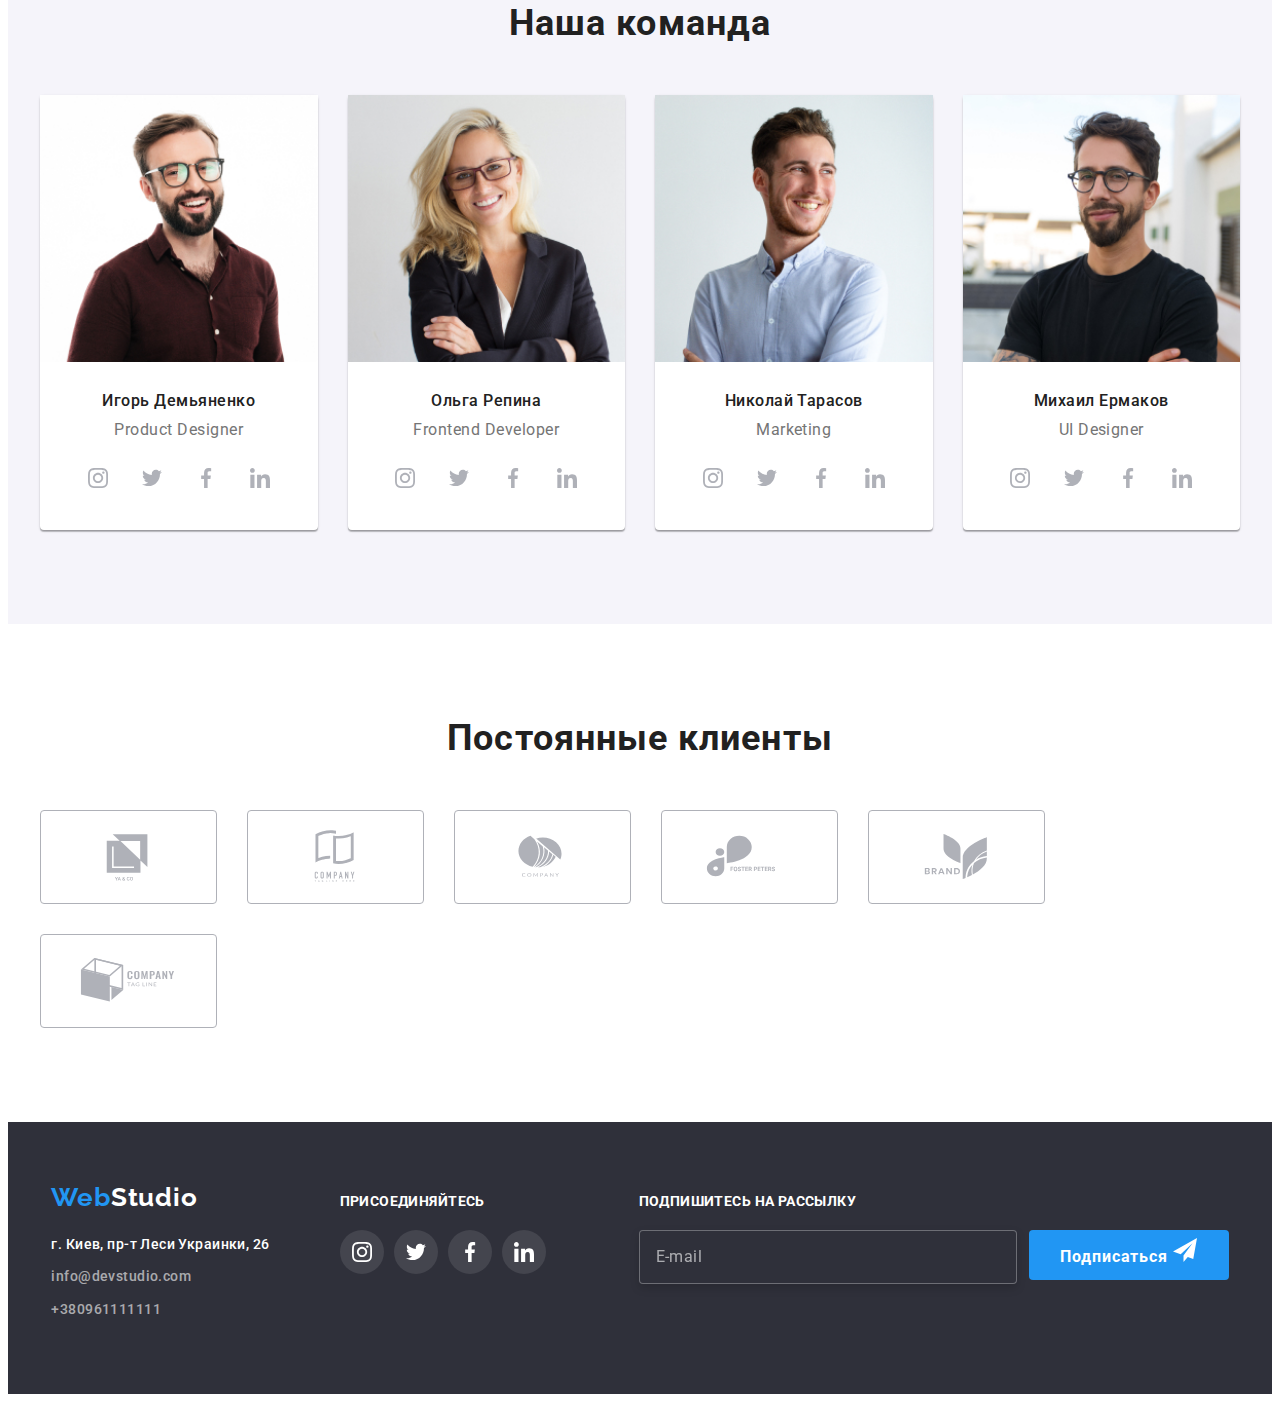
==== commit f54f212f: "add 08 hw" ====
--- a/index.html
+++ b/index.html
@@ -19,15 +19,14 @@
       rel="stylesheet"
     />
     <link
-    rel="stylesheet"
-    href="https://cdnjs.cloudflare.com/ajax/libs/animate.css/4.1.1/animate.min.css"
+      rel="stylesheet"
+      href="https://cdnjs.cloudflare.com/ajax/libs/animate.css/4.1.1/animate.min.css"
     />
-    <link rel="stylesheet" href="./css/main.min.css">
+    <link rel="stylesheet" href="./css/main.min.css" />
   </head>
   <body>
-
     <!--Header-->
-      <header class="header">
+    <header class="header">
       <div class="line-header">
       <div class="container main-nav">
 
@@ -72,27 +71,30 @@
     </header>
     <main>
       <!--Hero-->
-      <div>
-        <section class="hero">
-          <div class="container">
-            <div class="hero-content">
-            <h1 class="hero-content__title">ЭФФЕКТИВНЫЕ РЕШЕНИЯ ДЛЯ ВАШЕГО БИЗНЕСА</h1>
-            <button type="button" class="hero-content__button" data-modal-open>Заказать услугу</button>
-            </div>
+
+      <section class="hero">
+        <div class="container">
+          <div class="hero-content">
+            <h1 class="hero-content__title">
+              ЭФФЕКТИВНЫЕ РЕШЕНИЯ ДЛЯ ВАШЕГО БИЗНЕСА
+            </h1>
+            <button type="button" class="hero-content__button" data-modal-open>
+              Заказать услугу
+            </button>
           </div>
-        </section>
-      </div>
-
-      <!--Benefits-->
+        </div>
+      </section>
+
+      <!-- Benefits-->
       <section class="benefits">
         <div class="container">
           <ul class="benefits__list list">
             <li class="benefits__item">
               <div class="benefits-box">
-              <svg class="benefits__icon" width="70" height="70">
-                        <use href="./images/icons.svg#icon-antenna"></use>
-                      </svg>
-                      </div>
+                <svg class="benefits__icon" width="70" height="70">
+                  <use href="./images/icons.svg#icon-antenna"></use>
+                </svg>
+              </div>
               <h3 class="benefits__title">ВНИМАНИЕ К ДЕТАЛЯМ</h3>
               <p class="benefits__text">
                 Идейные соображения, а также начало повседневной работы по
@@ -101,10 +103,10 @@
             </li>
             <li class="benefits__item">
               <div class="benefits-box">
-              <svg class="benefits__icon" width="70" height="70">
-                        <use href="./images/icons.svg#icon-clock"></use>
-                      </svg>
-                      </div>
+                <svg class="benefits__icon" width="70" height="70">
+                  <use href="./images/icons.svg#icon-clock"></use>
+                </svg>
+              </div>
               <h3 class="benefits__title">ПУНКТУАЛЬНОСТЬ</h3>
               <p class="benefits__text">
                 Задача организации, в особенности же рамки и место обучения
@@ -113,10 +115,10 @@
             </li>
             <li class="benefits__item">
               <div class="benefits-box">
-              <svg class="benefits__icon" width="70" height="70">
-                        <use href="./images/icons.svg#icon-diagram"></use>
-                      </svg>
-                      </div>
+                <svg class="benefits__icon" width="70" height="70">
+                  <use href="./images/icons.svg#icon-diagram"></use>
+                </svg>
+              </div>
               <h3 class="benefits__title">ПЛАНИРОВАНИЕ</h3>
               <p class="benefits__text">
                 Равным образом консультация с широким активом в значительной
@@ -125,10 +127,10 @@
             </li>
             <li class="benefits__item">
               <div class="benefits-box">
-              <svg class="benefits__icon" width="70" height="70">
-                        <use href="./images/icons.svg#icon-astronaut"></use>
-                      </svg>
-                      </div>
+                <svg class="benefits__icon" width="70" height="70">
+                  <use href="./images/icons.svg#icon-astronaut"></use>
+                </svg>
+              </div>
               <h3 class="benefits__title">СОВРЕМЕННЫЕ ТЕХНОЛОГИИ</h3>
               <p class="benefits__text">
                 Значимость этих проблем настолько очевидна, что реализация
@@ -139,7 +141,6 @@
         </div>
       </section>
 
-      
       <!--Skills-->
       <section class="skills">
         <div class="container">
@@ -168,8 +169,31 @@
           <h2 class="section-title">Наша команда</h2>
           <ul class="team__list list">
             <li class="team__item">
-              <img src="./images/team1.jpg" alt="team1" width="270" />
-                
+              <picture>
+                <source srcset="
+              ./images/team1.jpeg    1x,
+              ./images/team1-2x.jpeg 2x
+              "
+              media="(min-width: 1200px)"
+              />
+                <source srcset="
+              ./images/team1-tab-1x.jpeg    1x,
+              ./images/team1-tab-2x.jpeg    2x
+              "
+              media="(min-width: 768px)"
+              />
+                <source srcset="
+              ./images/team1-mob-1x.jpeg    1x,
+              ./images/team1-mob-2x.jpeg    2x
+              "
+              media="(min-width: 320px)"
+              />
+              <img 
+              src="./images/team1-mob-1x.jpeg" 
+              alt="team1" 
+              width="450" />
+              </picture>  
+              
               <div class="team-member">
               <h3 class="team-member__name">Игорь Демьяненко</h3>
               <p class="team-member__text">Product Designer</p>
@@ -208,7 +232,30 @@
               </div>
             </li>
             <li class="team__item">
-              <img src="./images/team2.jpg" alt="team2" width="270" />
+              <picture>
+                <source srcset="
+              ./images/team2.jpeg    1x,
+              ./images/team2-2x.jpeg 2x
+              "
+              media="(min-width: 1200px)"
+              />
+                <source srcset="
+              ./images/team2-tab-1x.jpeg    1x,
+              ./images/team2-tab-2x.jpeg    2x
+              "
+              media="(min-width: 768px)"
+              />
+                <source srcset="
+              ./images/team2-mob-1x.jpeg    1x,
+              ./images/team2-mob-2x.jpeg    2x
+              "
+              media="(min-width: 320px)"
+              />
+              <img 
+              src="./images/team2-mob-1x.jpeg" 
+              alt="team2" 
+              width="450" />
+              </picture>
               <div class="team-member">
               <h3 class="team-member__name">Ольга Репина</h3>
               <p class="team-member__text">Frontend Developer</p>
@@ -246,7 +293,30 @@
               </div>
             </li>
             <li class="team__item">
-              <img src="./images/team3.jpg" alt="team3" width="270" />
+              <picture>
+                <source srcset="
+              ./images/team3.jpeg    1x,
+              ./images/team3-2x.jpeg 2x
+              "
+              media="(min-width: 1200px)"
+              />
+                <source srcset="
+              ./images/team3-tab-1x.jpeg    1x,
+              ./images/team3-tab-2x.jpeg    2x
+              "
+              media="(min-width: 768px)"
+              />
+                <source srcset="
+              ./images/team3-mob-1x.jpeg    1x,
+              ./images/team3-mob-2x.jpeg    2x
+              "
+              media="(min-width: 320px)"
+              />
+              <img 
+              src="./images/team3-mob-1x.jpeg" 
+              alt="team3" 
+              width="450" />
+              </picture>
               <div class="team-member">
               <h3 class="team-member__name">Николай Тарасов</h3>
               <p class="team-member__text">Marketing</p>
@@ -284,7 +354,30 @@
               </div>
             </li>
             <li class="team__item">
-              <img src="./images/team4.jpg" alt="team4" width="270" />
+              <picture>
+                <source srcset="
+              ./images/team4.jpeg    1x,
+              ./images/team4-2x.jpeg 2x
+              "
+              media="(min-width: 1200px)"
+              />
+                <source srcset="
+              ./images/team4-tab-1x.jpeg    1x,
+              ./images/team4-tab-2x.jpeg    2x
+              "
+              media="(min-width: 768px)"
+              />
+                <source srcset="
+              ./images/team4-mob-1x.jpeg    1x,
+              ./images/team4-mob-2x.jpeg    2x
+              "
+              media="(min-width: 320px)"
+              />
+              <img 
+              src="./images/team4-mob-1x.jpeg" 
+              alt="team4" 
+              width="450" />
+              </picture>
               <div class="team-member">
               <h3 class="team-member__name">Михаил Ермаков</h3>
               <p class="team-member__text">UI Designer</p>
@@ -326,7 +419,7 @@
       </section>
 
       <!--Clients-->
-<section class="clients">
+      <section class="clients">
   <div class="container">
 <h2 class="section-title">Постоянные клиенты</h2>
 <ul class="clients__list list">
@@ -365,11 +458,10 @@
 </section>
     </main>
 
-
     <!--Footer-->
     <footer class="footer">
-      <div class="container">
-        <div>
+      <div class="footer__container container">
+        <div class="container__field">
 
         <a href="" class="logo logo--white link">
           <span class="logo--blue">Web</span>Studio</a
@@ -423,16 +515,14 @@
         </div>
         <div class="subscribe">
           <p class="subscribe__text">ПОДПИШИТЕСЬ НА РАССЫЛКУ</p>
-    
           <form action="">
             <div class="subscribe-form">
             <label for="email"></label>
             <input class="subscribe-form__input" type="email" name="email" id="email" placeholder="E-mail">
             <div class="subscribe-form__btn-wraper">
-            <button type="submit" class="subscribe-form__button">Подписаться<svg class="subscribe-form__button-icon" width="24" height="24">
+            <button type="submit" class="subscribe-form__button">Подписаться <svg class="subscribe-form__button-icon" width="24" height="24">
                         <use href="./images/icons.svg#icon-send"></use>
                       </svg>
-                      
             </button>
             </div>
             </div>
@@ -447,48 +537,87 @@
       <div class="modal">
         <button type="button" class="modal__close-btn" data-modal-close>
           <svg class="modal__close-btn__icon" width="11" height="11">
-                        <use href="./images/icons.svg#icon-close"></use>
-                      </svg>
+            <use href="./images/icons.svg#icon-close"></use>
+          </svg>
         </button>
         <p class="modal-title">Оставьте свои данные, мы вам перезвоним</p>
-        <form> 
+        <form>
           <div class="modal-field">
-          <label for="user-name" class="modal-field__label">Имя</label>
-          <div class="modal-field__input-wrap">
-          <input type="text" class="modal-field__input" name="user-name" placeholder=" " required id="user-name">
-
-          <svg class="modal-field__icon" width="18" height="18">
-                        <use href="./images/icons.svg#icon-person-black"></use>
-                      </svg>
-                      </div>
-</div>
-<div class="modal-field">
-          <label for="user-tel" class="modal-field__label">Телефон</label>
-          <div class="modal-field__input-wrap">
-          <input type="tel" class="modal-field__input" name="user-tel" placeholder=" " required id="user-tel">
-          <svg class="modal-field__icon" width="18" height="18">
-                        <use href="./images/icons.svg#icon-phone-black"></use>
-                      </svg>
-                      </div>
-</div>
-<div class="modal-field">
-          <label for="user-email" class="modal-field__label">Почта</label>
-          <div class="modal-field__input-wrap">
-          <input type="email" class="modal-field__input" name="user-email" placeholder=" " required id="user-mail">
-          <svg class="modal-field__icon" width="18" height="18">
-                        <use href="./images/icons.svg#icon-email-black"></use>
-                      </svg>
-                      </div>
+            <label for="user-name" class="modal-field__label">Имя</label>
+            <div class="modal-field__input-wrap">
+              <input
+                type="text"
+                class="modal-field__input"
+                name="user-name"
+                placeholder=" "
+                required
+                id="user-name"
+              />
+
+              <svg class="modal-field__icon" width="18" height="18">
+                <use href="./images/icons.svg#icon-person-black"></use>
+              </svg>
+            </div>
           </div>
-
           <div class="modal-field">
-          <label for="user-text" class="modal-field__label">Комментарий</label>
-          <textarea  name="user-text" id="user-text" class="modal-field__text" placeholder="Введите текст"></textarea>
+            <label for="user-tel" class="modal-field__label">Телефон</label>
+            <div class="modal-field__input-wrap">
+              <input
+                type="tel"
+                class="modal-field__input"
+                name="user-tel"
+                placeholder=" "
+                required
+                id="user-tel"
+              />
+              <svg class="modal-field__icon" width="18" height="18">
+                <use href="./images/icons.svg#icon-phone-black"></use>
+              </svg>
+            </div>
           </div>
-
           <div class="modal-field">
-          <input type="checkbox" name="policy" value="true" id="policy" class="modal-field__check visually-hidden">
-          <label for="policy" class="modal-field__check-text" >Соглашаюсь с рассылкой и принимаю <a href="" class="modal-field__check-text-link" >Условия договора</a></label>
+            <label for="user-email" class="modal-field__label">Почта</label>
+            <div class="modal-field__input-wrap">
+              <input
+                type="email"
+                class="modal-field__input"
+                name="user-email"
+                placeholder=" "
+                required
+                id="user-mail"
+              />
+              <svg class="modal-field__icon" width="18" height="18">
+                <use href="./images/icons.svg#icon-email-black"></use>
+              </svg>
+            </div>
+          </div>
+
+          <div class="modal-field">
+            <label for="user-text" class="modal-field__label"
+              >Комментарий</label
+            >
+            <textarea
+              name="user-text"
+              id="user-text"
+              class="modal-field__text"
+              placeholder="Введите текст"
+            ></textarea>
+          </div>
+
+          <div class="modal-field">
+            <input
+              type="checkbox"
+              name="policy"
+              value="true"
+              id="policy"
+              class="modal-field__check visually-hidden"
+            />
+            <label for="policy" class="modal-field__check-text"
+              >Соглашаюсь с рассылкой и принимаю
+              <a href="" class="modal-field__check-text-link"
+                >Условия договора</a
+              ></label
+            >
           </div>
           <button type="submit" class="modal-btn button">Отправить</button>
         </form>
--- a/css/main.min.css
+++ b/css/main.min.css
@@ -1 +1 @@
-:root{--accent-color: #2196f3;--primary-color-text: #212121;--secondary-color-text: #757575}p,h1,h2,h3,h4,h5,h6{margin:0;padding-left:0}ul,ol{margin:0;padding:0}button{cursor:pointer}img{display:block}body{background-color:#fff;font-family:"Roboto","Oleo Script",sans-serif;list-style:none}.link{text-decoration:none}.list{list-style:none}.visually-hidden{position:absolute;white-space:nowrap;width:1px;height:1px;overflow:hidden;border:0;padding:0;clip:rect(0 0 0 0);-webkit-clip-path:inset(50%);clip-path:inset(50%);margin:-1px}.container{width:1200px;padding-left:15px;padding-right:15px;margin:0 auto}.section-title{margin-bottom:50px;color:var(--primary-color-text);font-size:36px;font-weight:700;line-height:1.16;letter-spacing:.03em;text-align:center}.socials-list{display:-webkit-box;display:-ms-flexbox;display:flex;-webkit-box-pack:center;-ms-flex-pack:center;justify-content:center}.socials-list__item{width:44px;height:44px;margin-right:10px}.socials-list__item:last-child{margin-right:0}.socials-list__link{width:100%;height:100%;background-color:#fff;border-radius:50%;display:-webkit-box;display:-ms-flexbox;display:flex;-webkit-box-align:center;-ms-flex-align:center;align-items:center;-webkit-box-pack:center;-ms-flex-pack:center;justify-content:center;color:#fff;-webkit-transition-property:color,background-color;transition-property:color,background-color;-webkit-transition-duration:250ms;transition-duration:250ms;-webkit-transition-timing-function:cubic-bezier(0.4, 0, 0.2, 1);transition-timing-function:cubic-bezier(0.4, 0, 0.2, 1)}.socials-list__link:hover,.socials-list__link:focus{background-color:var(--accent-color)}.socials-list__icon{fill:#afb1b8}.socials-list__link:hover .socials-list__icon,.socials-list__link:focus .socials-list__icon{fill:#fff}.portfolio{padding-top:94px;padding-bottom:94px}.backdrop{width:100%;height:100%;background-color:rgba(0,0,0,.2);position:fixed;top:0;-webkit-transition:opacity 250ms,visibility 250ms;transition:opacity 250ms,visibility 250ms}.is-hidden{visibility:hidden;opacity:0;pointer-events:none}.no-scroll{overflow:hidden}.modal{width:528px;min-height:581px;background:#fff;-webkit-box-shadow:0px 1px 3px rgba(0,0,0,.12),0px 1px 1px rgba(0,0,0,.14),0px 2px 1px rgba(0,0,0,.2);box-shadow:0px 1px 3px rgba(0,0,0,.12),0px 1px 1px rgba(0,0,0,.14),0px 2px 1px rgba(0,0,0,.2);border-radius:4px;position:absolute;top:50%;left:50%;-webkit-transform:translate(-50%, -50%) scale(1);transform:translate(-50%, -50%) scale(1);-webkit-transition:-webkit-transform 250ms;transition:-webkit-transform 250ms;transition:transform 250ms;transition:transform 250ms, -webkit-transform 250ms;padding:40px}.backdrop.is-hidden .modal{-webkit-transform:scale(0);transform:scale(0)}.modal__close-btn{position:absolute;top:8px;right:8px;padding:0;width:30px;height:30px;display:-webkit-box;display:-ms-flexbox;display:flex;-webkit-box-align:center;-ms-flex-align:center;align-items:center;cursor:pointer;background:rgba(0,0,0,0);border:1px solid rgba(0,0,0,.1);border-radius:50%;-webkit-box-pack:center;-ms-flex-pack:center;justify-content:center}.modal__close-btn__icon{-webkit-transition-property:fill;transition-property:fill;-webkit-transition-duration:250ms;transition-duration:250ms;-webkit-transition-timing-function:cubic-bezier(0.4, 0, 0.2, 1);transition-timing-function:cubic-bezier(0.4, 0, 0.2, 1)}.modal__close-btn__icon:hover{fill:var(--accent-color)}.modal-title{font-family:"Roboto";font-size:20px;font-weight:700;line-height:1.15;letter-spacing:.03em;text-align:center;margin-bottom:12px}.modal-field{margin-bottom:10px}.modal-field__input-wrap{position:relative}.modal-field__icon{position:absolute;left:12px;top:50%;-webkit-transform:translateY(-40%);transform:translateY(-40%)}.modal-field__input:focus+.modal-field__icon{fill:var(--accent-color)}.modal-field__input{width:100%;height:40px;border:1px solid rgba(33,33,33,.2);border-radius:4px;margin-top:4px;padding-left:30px;outline:none;-webkit-transition-property:border-color;transition-property:border-color;-webkit-transition-duration:250ms;transition-duration:250ms;-webkit-transition-timing-function:cubic-bezier(0.4, 0, 0.2, 1);transition-timing-function:cubic-bezier(0.4, 0, 0.2, 1)}.modal-field__input:focus{border-color:var(--accent-color)}.modal-field__label{font-family:"Roboto";font-style:normal;font-size:12px;font-weight:400;line-height:1.17;letter-spacing:.01em;color:#757575;display:block}.modal-field__text{margin-top:4px;margin-bottom:10px;padding-top:12px;padding-left:12px;width:100%;height:120px;border:1px solid rgba(33,33,33,.2);border-radius:4px;resize:none;outline:none;-webkit-transition-property:border-color;transition-property:border-color;-webkit-transition-duration:250ms;transition-duration:250ms;-webkit-transition-timing-function:cubic-bezier(0.4, 0, 0.2, 1);transition-timing-function:cubic-bezier(0.4, 0, 0.2, 1)}.modal-field__text:focus{border-color:var(--accent-color)}.modal-field__text::-webkit-input-placeholder{font-family:"Roboto";font-size:14px;line-height:1.14;letter-spacing:.01em;color:rgba(117,117,117,.5)}.modal-field__text::-moz-placeholder{font-family:"Roboto";font-size:14px;line-height:1.14;letter-spacing:.01em;color:rgba(117,117,117,.5)}.modal-field__text:-ms-input-placeholder{font-family:"Roboto";font-size:14px;line-height:1.14;letter-spacing:.01em;color:rgba(117,117,117,.5)}.modal-field__text::-ms-input-placeholder{font-family:"Roboto";font-size:14px;line-height:1.14;letter-spacing:.01em;color:rgba(117,117,117,.5)}.modal-field__text::placeholder{font-family:"Roboto";font-size:14px;line-height:1.14;letter-spacing:.01em;color:rgba(117,117,117,.5)}.modal-field__check-text{display:-webkit-box;display:-ms-flexbox;display:flex;font-family:"Roboto";font-size:14px;line-height:1.71;letter-spacing:.03em;color:#757575;-webkit-box-pack:center;-ms-flex-pack:center;justify-content:center;-webkit-box-align:center;-ms-flex-align:center;align-items:center;margin-bottom:30px}.modal-field__check-text::before{content:" ";width:16px;height:15px;border:2px solid #000;border-radius:3px;margin-right:9px}.modal-field__check:checked+.modal-field__check-text::before{background-color:var(--accent-color);background-image:url(../images/vector-1.svg);border:none;background-repeat:no-repeat;background-position:center}.modal-field__check:focus+.modal-field__check-text::before{border-color:var(--accent-color)}.modal-field__check-text-link{font-family:"Roboto";font-size:14px;line-height:1.71;letter-spacing:.03em;color:var(--accent-color);margin-left:4px}.modal-btn{width:200px;height:50px;margin-left:auto;margin-right:auto;display:block;text-align:center;background-color:var(--accent-color);border:none;border-radius:4px;font-family:"Roboto";font-size:16px;font-weight:700;line-height:1.88;letter-spacing:.06em;color:#fff;-webkit-transition-property:-webkit-box-shadow;transition-property:-webkit-box-shadow;transition-property:box-shadow;transition-property:box-shadow, -webkit-box-shadow;-webkit-transition-duration:250ms;transition-duration:250ms;-webkit-transition-timing-function:cubic-bezier(0.4, 0, 0.2, 1);transition-timing-function:cubic-bezier(0.4, 0, 0.2, 1)}.modal-btn:hover,.modal-btn:focus{-webkit-box-shadow:0px 4px 4px rgba(0,0,0,.15);box-shadow:0px 4px 4px rgba(0,0,0,.15)}.main-nav{display:-webkit-box;display:-ms-flexbox;display:flex;-webkit-box-align:center;-ms-flex-align:center;align-items:center}.logo--black{font-family:"Raleway",sans-serif;color:#000;font-size:26px;line-height:1.19;letter-spacing:.03em}.logo{font-family:"Raleway";color:var(--accent-color);font-size:26px;line-height:1.19;letter-spacing:.03em}.nav__list{display:-webkit-box;display:-ms-flexbox;display:flex;margin-left:93px}.nav__item:not(last-child){margin-right:40px}.nav__link{position:relative;display:block;padding-top:32px;padding-bottom:32px;color:var(--primary-color-text);font-size:14px;font-weight:500;line-height:1.14;letter-spacing:.02em;-webkit-transition-property:color;transition-property:color;-webkit-transition-duration:250ms;transition-duration:250ms;-webkit-transition-timing-function:cubic-bezier(0.4, 0, 0.2, 1);transition-timing-function:cubic-bezier(0.4, 0, 0.2, 1)}.nav__link:hover,.nav__link:focus{color:var(--accent-color)}.nav__link.current::after{content:" ";position:absolute;width:100%;height:4px;background-color:var(--accent-color);border-radius:2px;left:0;bottom:0}.contacts{display:-webkit-box;display:-ms-flexbox;display:flex;margin-left:auto}.contacts__item+.contacts__item{margin-left:50px}.contacts__link{color:var(--secondary-color-text);font-size:14px;font-weight:500;line-height:1.14;letter-spacing:.02em;-webkit-transition-property:color;transition-property:color;-webkit-transition-duration:250ms;transition-duration:250ms;-webkit-transition-timing-function:cubic-bezier(0.4, 0, 0.2, 1);transition-timing-function:cubic-bezier(0.4, 0, 0.2, 1)}.contacts__link:hover,.contacts__link:focus{color:var(--accent-color)}.contacts__icon{margin-right:10px;fill:currentColor}.hero{background-color:#2f303a;background-image:-webkit-gradient(linear, left top, left bottom, from(rgba(47, 48, 58, 0.4)), to(rgba(47, 48, 58, 0.4))),url(../images/hero-bg.jpeg);background-image:linear-gradient(rgba(47, 48, 58, 0.4), rgba(47, 48, 58, 0.4)),url(../images/hero-bg.jpeg);background-repeat:no-repeat;background-position:center;background-size:cover;max-width:1600px;text-align:center;padding-top:200px;padding-bottom:200px;margin-left:auto;margin-right:auto}.hero-content__title{color:#fff;font-size:44px;font-weight:900;line-height:1.36;letter-spacing:.06em;text-transform:uppercase;max-width:696px;margin-right:252px;margin-bottom:30px;margin-left:252px}.hero-content__button{display:inline-block;background-color:var(--accent-color);font-family:"Roboto";font-size:16px;font-weight:700;line-height:1.87;letter-spacing:.06em;color:#fff;min-width:200px;height:50px;cursor:pointer;border-radius:4px;border:0}.benefits{padding-top:94px;padding-bottom:47px}.benefits__list{display:-webkit-box;display:-ms-flexbox;display:flex}.benefits__item{width:270px}.benefits__item:not(:last-child){margin-right:30px}.benefits-box{width:270px;height:120px;background:#f5f4fa;border-radius:4px;margin-bottom:30px;display:-webkit-box;display:-ms-flexbox;display:flex;-webkit-box-align:center;-ms-flex-align:center;align-items:center;-webkit-box-pack:center;-ms-flex-pack:center;justify-content:center}.benefits__title{margin-bottom:10px;color:var(--primary-color-text);font-size:14px;font-weight:700;line-height:1.14;letter-spacing:.03em}.benefits__text{color:var(--secondary-color-text);font-size:14px;line-height:1.71;letter-spacing:.03em}.skills{padding-top:47px;padding-bottom:94px}.skills__list{display:-webkit-box;display:-ms-flexbox;display:flex}.skills__item{position:relative}.skills__item:not(:last-child){margin-right:30px}.skills__top-text{position:absolute;bottom:0;font-family:"Roboto";font-size:14px;font-weight:700;line-height:1.14;letter-spacing:.03em;text-transform:uppercase;color:#fff;background-color:rgba(47,48,58,.8);width:100%;padding-bottom:24px;padding-top:24px}.team{background-color:#f5f4fa;padding-top:94px;padding-bottom:94px}.team__list{display:-webkit-box;display:-ms-flexbox;display:flex}.team__item{width:270px;text-align:center;border-radius:4px;border:rgba(0,0,0,0);background-color:#fff;-webkit-box-shadow:0px 1px 3px rgba(0,0,0,.12),0px 1px 1px rgba(0,0,0,.14),0px 2px 1px rgba(0,0,0,.2);box-shadow:0px 1px 3px rgba(0,0,0,.12),0px 1px 1px rgba(0,0,0,.14),0px 2px 1px rgba(0,0,0,.2)}.team__item:not(:last-child){margin-right:30px}.team-member__name{margin-bottom:10px;color:var(--primary-color-text);font-size:16px;font-weight:500;line-height:1.18;letter-spacing:.03em}.team-member__text{color:var(--secondary-color-text);font-size:16px;line-height:1.18;letter-spacing:.03em;margin-bottom:16px}.team-member{padding-top:30px;padding-bottom:30px}.clients{padding-top:94px;padding-bottom:94px;text-align:center}.clients__list{display:-webkit-box;display:-ms-flexbox;display:flex}.clients__item{width:170px;height:92px;margin-right:30px;border:1px solid #afb1b8;border-radius:4px;border-radius:4px;fill:currentColor}.clients__item:last-child{margin-right:0}.clients__icon{fill:#afb1b8;-webkit-transition-property:fill;transition-property:fill;-webkit-transition-duration:250ms;transition-duration:250ms;-webkit-transition-timing-function:cubic-bezier(0.4, 0, 0.2, 1);transition-timing-function:cubic-bezier(0.4, 0, 0.2, 1)}.clients__link:hover .clients__icon,.clients__link:focus .clients__icon{fill:var(--accent-color)}.clients__link{width:100%;height:100%;display:-webkit-box;display:-ms-flexbox;display:flex;-webkit-box-align:center;-ms-flex-align:center;align-items:center;-webkit-box-pack:center;-ms-flex-pack:center;justify-content:center;-webkit-transition-property:border;transition-property:border;-webkit-transition-duration:250ms;transition-duration:250ms;-webkit-transition-timing-function:cubic-bezier(0.4, 0, 0.2, 1);transition-timing-function:cubic-bezier(0.4, 0, 0.2, 1)}.clients__link:hover,.clients__link:focus{border:1px solid var(--accent-color)}.footer{padding-top:60px;padding-bottom:60px;background-color:#2f303a}.footer .container{display:-webkit-box;display:-ms-flexbox;display:flex;-webkit-box-align:baseline;-ms-flex-align:baseline;align-items:baseline}.logo--white{color:#fff;font-family:"Raleway",sans-serif;font-size:26px;font-weight:700;line-height:1.19;letter-spacing:.03em;margin-bottom:20px}.logo--blue{color:var(--accent-color);font-family:"Raleway",sans-serif;font-size:26px;font-weight:700;line-height:1.19;letter-spacing:.03em}.address__list{padding-top:20px}.address__link{color:rgba(255,255,255,.6);font-family:"Roboto" sans-serif;font-size:14px;font-weight:500;line-height:1.71;letter-spacing:.03em;font-style:normal;-webkit-transition-property:color;transition-property:color;-webkit-transition-duration:250ms;transition-duration:250ms;-webkit-transition-timing-function:cubic-bezier(0.4, 0, 0.2, 1);transition-timing-function:cubic-bezier(0.4, 0, 0.2, 1)}.address__link:hover,.address__link:focus{color:var(--accent-color)}.address__link--white{color:#fff;font-family:"Roboto" sans-serif;font-style:normal;font-size:14px;font-weight:500;line-height:1.71;letter-spacing:.03em;-webkit-transition-property:color;transition-property:color;-webkit-transition-duration:250ms;transition-duration:250ms;-webkit-transition-timing-function:cubic-bezier(0.4, 0, 0.2, 1);transition-timing-function:cubic-bezier(0.4, 0, 0.2, 1)}.address__item:not(:last-child){margin-bottom:9px}.footer-socials{-webkit-box-align:baseline;-ms-flex-align:baseline;align-items:baseline;margin-left:70px}.footer-socials__text{margin-bottom:20px;width:144px;font-size:14px;font-weight:700;line-height:1.14;letter-spacing:.03em;text-transform:uppercase;color:#fff}.footer__socials-list__link{width:100%;height:100%;background-color:rgba(255,255,255,.1);border-radius:50%;display:-webkit-box;display:-ms-flexbox;display:flex;-webkit-box-align:center;-ms-flex-align:center;align-items:center;-webkit-box-pack:center;-ms-flex-pack:center;justify-content:center;color:#fff;-webkit-transition-property:color,background-color;transition-property:color,background-color;-webkit-transition-duration:250ms;transition-duration:250ms;-webkit-transition-timing-function:cubic-bezier(0.4, 0, 0.2, 1);transition-timing-function:cubic-bezier(0.4, 0, 0.2, 1)}.footer__socials-list__icon{fill:#fff}.subscribe{margin-left:93px}.subscribe__text{font-family:"Roboto";font-size:14px;font-weight:700;line-height:1.14;letter-spacing:.03em;text-transform:uppercase;color:#fff;margin-bottom:20px}.subscribe-form{display:-webkit-box;display:-ms-flexbox;display:flex}.subscribe-form__input{width:358px;height:50px;border:1px solid rgba(255,255,255,.3);-webkit-filter:drop-shadow(0px 4px 4px rgba(0, 0, 0, 0.15));filter:drop-shadow(0px 4px 4px rgba(0, 0, 0, 0.15));border-radius:4px;background-color:#2f303a;padding-left:16px;font-family:"Roboto";font-size:16px;line-height:1.25;letter-spacing:.03em;color:rgba(255,255,255,.6)}.subscribe-form__input:focus{border-color:var(--accent-color);outline:none}.subscribe-form__input::-webkit-input-placeholder{font-family:"Roboto";font-size:16px;line-height:1.25;letter-spacing:.03em;color:rgba(255,255,255,.6)}.subscribe-form__input::-moz-placeholder{font-family:"Roboto";font-size:16px;line-height:1.25;letter-spacing:.03em;color:rgba(255,255,255,.6)}.subscribe-form__input:-ms-input-placeholder{font-family:"Roboto";font-size:16px;line-height:1.25;letter-spacing:.03em;color:rgba(255,255,255,.6)}.subscribe-form__input::-ms-input-placeholder{font-family:"Roboto";font-size:16px;line-height:1.25;letter-spacing:.03em;color:rgba(255,255,255,.6)}.subscribe-form__input::placeholder{font-family:"Roboto";font-size:16px;line-height:1.25;letter-spacing:.03em;color:rgba(255,255,255,.6)}.subscribe-form__button{width:200px;height:50px;margin-left:12px;background:#2196f3;border-radius:4px;border:none;font-family:"Roboto";font-size:16px;font-weight:700;line-height:1.88;letter-spacing:.06em;position:absolute;display:-webkit-box;display:-ms-flexbox;display:flex;-webkit-box-pack:center;-ms-flex-pack:center;justify-content:center;-webkit-box-align:center;-ms-flex-align:center;align-items:center;text-align:center;color:#fff;-webkit-transition-property:-webkit-box-shadow;transition-property:-webkit-box-shadow;transition-property:box-shadow;transition-property:box-shadow, -webkit-box-shadow;-webkit-transition-duration:250ms;transition-duration:250ms;-webkit-transition-timing-function:cubic-bezier(0.4, 0, 0.2, 1);transition-timing-function:cubic-bezier(0.4, 0, 0.2, 1)}.subscribe-form__button:hover{-webkit-box-shadow:0px 4px 4px rgba(0,0,0,.15);box-shadow:0px 4px 4px rgba(0,0,0,.15)}.header-portfolio{border-bottom:1px solid #ececec}.projects-nav{display:-webkit-box;display:-ms-flexbox;display:flex;-webkit-box-pack:center;-ms-flex-pack:center;justify-content:center;margin-bottom:50px}.projects-nav__item:not(:last-child){margin-right:8px}.projects-nav__button{display:inline-block;padding-left:22px;padding-right:22px;padding-top:6px;padding-bottom:6px;font-family:"Roboto";background-color:#f5f4fa;color:var(--primary-color-text);font-size:16px;font-weight:500;line-height:1.62;letter-spacing:.03em;border-radius:4px;border:0;-webkit-transition-property:background-color,color,-webkit-box-shadow;transition-property:background-color,color,-webkit-box-shadow;transition-property:background-color,color,box-shadow;transition-property:background-color,color,box-shadow,-webkit-box-shadow;-webkit-transition-duration:250ms;transition-duration:250ms;-webkit-transition-timing-function:cubic-bezier(0.4, 0, 0.2, 1);transition-timing-function:cubic-bezier(0.4, 0, 0.2, 1)}.projects-nav__button:hover,.projects-nav__button:focus{color:#fff;background-color:var(--accent-color);-webkit-box-shadow:0px 3px 1px rgba(0,0,0,.1),0px 1px 2px rgba(0,0,0,.08),0px 2px 2px rgba(0,0,0,.12);box-shadow:0px 3px 1px rgba(0,0,0,.1),0px 1px 2px rgba(0,0,0,.08),0px 2px 2px rgba(0,0,0,.12)}.projects-set{display:-webkit-box;display:-ms-flexbox;display:flex;-ms-flex-wrap:wrap;flex-wrap:wrap}.projects-set__item{width:calc((100% - 60px)/3);margin-right:30px;margin-bottom:30px;border:1px solid #eee;background:#fff;-webkit-transition-property:background-color,color,-webkit-box-shadow;transition-property:background-color,color,-webkit-box-shadow;transition-property:background-color,color,box-shadow;transition-property:background-color,color,box-shadow,-webkit-box-shadow;-webkit-transition-duration:250ms;transition-duration:250ms;-webkit-transition-timing-function:cubic-bezier(0.4, 0, 0.2, 1);transition-timing-function:cubic-bezier(0.4, 0, 0.2, 1)}.projects-set__item:nth-child(3n){margin-right:0}.projects-set__item:nth-last-child(-n+3){margin-bottom:0}.projects-set__item:hover,.projects-set__item:focus{-webkit-box-shadow:0px 1px 1px rgba(0,0,0,.12),0px 4px 4px rgba(0,0,0,.06),1px 4px 6px rgba(0,0,0,.16);box-shadow:0px 1px 1px rgba(0,0,0,.12),0px 4px 4px rgba(0,0,0,.06),1px 4px 6px rgba(0,0,0,.16)}.projects-set__top-wrap{position:relative;overflow:hidden}.projects-set__top-text{position:absolute;top:0;font-family:"Roboto";font-size:18px;line-height:1.55;letter-spacing:.03em;-ms-flex-line-pack:center;align-content:center;color:#fff;background-color:rgba(33,150,243,.9);width:370px;height:294px;padding-top:63px;padding-bottom:63px;padding-left:24px;padding-right:24px;-webkit-transform:translateY(100%);transform:translateY(100%);-webkit-transition:-webkit-transform 250ms cubic-bezier(0.4, 0, 0.2, 1);transition:-webkit-transform 250ms cubic-bezier(0.4, 0, 0.2, 1);transition:transform 250ms cubic-bezier(0.4, 0, 0.2, 1);transition:transform 250ms cubic-bezier(0.4, 0, 0.2, 1), -webkit-transform 250ms cubic-bezier(0.4, 0, 0.2, 1)}.projects-set__item:hover .projects-set__top-text{-webkit-transform:translateY(0);transform:translateY(0)}.projects-set__bottom-wrap{padding-top:20px;padding-bottom:20px;padding-left:24px;padding-right:24px}.projects-set__bottom-wrap__title{color:var(--primary-color-text);font-family:"Roboto";font-size:18px;font-weight:700;line-height:1.2;letter-spacing:.06em}.projects-set__bottom-wrap__type{font-family:"Roboto";color:var(--secondary-color-text);font-size:16px;line-height:1.88;letter-spacing:.03em}/*# sourceMappingURL=main.min.css.map */+:root{--accent-color: #2196f3;--primary-color-text: #212121;--secondary-color-text: #757575}p,h1,h2,h3,h4,h5,h6{margin:0;padding-left:0}ul,ol{margin:0;padding:0}button{cursor:pointer}img{display:block;max-width:100%;height:auto;width:100%}body{background-color:#fff;font-family:"Roboto","Oleo Script",sans-serif;list-style:none}.link{text-decoration:none}.list{list-style:none}.visually-hidden{position:absolute;white-space:nowrap;width:1px;height:1px;overflow:hidden;border:0;padding:0;clip:rect(0 0 0 0);clip-path:inset(50%);margin:-1px}.container{width:100%;padding-left:15px;padding-right:15px;margin:0 auto}@media screen and (min-width: 480px){.container{width:480px}}@media screen and (min-width: 768px){.container{width:768px}}@media screen and (min-width: 1200px){.container{width:1200px}}.section-title{margin-bottom:30px;color:var(--primary-color-text);font-size:28px;font-weight:700;line-height:1.18;letter-spacing:.03em;text-align:center}@media screen and (min-width: 1200px){.section-title{margin-bottom:50px;font-size:36px;font-weight:700;line-height:1.16;letter-spacing:.03em}}.socials-list{display:flex;justify-content:center}.socials-list__item{width:44px;height:44px;margin-right:10px}.socials-list__item:last-child{margin-right:0}.socials-list__link{width:100%;height:100%;background-color:#fff;border-radius:50%;display:flex;align-items:center;justify-content:center;color:#fff;transition-property:color,background-color;transition-duration:250ms;transition-timing-function:cubic-bezier(0.4, 0, 0.2, 1)}.socials-list__link:hover,.socials-list__link:focus{background-color:var(--accent-color)}.socials-list__icon{fill:#afb1b8}.socials-list__link:hover .socials-list__icon,.socials-list__link:focus .socials-list__icon{fill:#fff}.backdrop{width:100%;height:100%;background-color:rgba(0,0,0,.2);position:fixed;top:0;transition:opacity 250ms,visibility 250ms}.is-hidden{visibility:hidden;opacity:0;pointer-events:none}.no-scroll{overflow:hidden}.modal{width:450px;height:609px;background:#fff;box-shadow:0px 1px 3px rgba(0,0,0,.12),0px 1px 1px rgba(0,0,0,.14),0px 2px 1px rgba(0,0,0,.2);border-radius:4px;position:absolute;top:50%;left:50%;transform:translate(-50%, -50%) scale(1);transition:transform 250ms;padding:40px}.backdrop.is-hidden .modal{transform:scale(0)}.modal__close-btn{position:absolute;top:8px;right:8px;padding:0;width:30px;height:30px;display:flex;align-items:center;cursor:pointer;background:rgba(0,0,0,0);border:1px solid rgba(0,0,0,.1);border-radius:50%;justify-content:center}.modal__close-btn__icon{transition-property:fill;transition-duration:250ms;transition-timing-function:cubic-bezier(0.4, 0, 0.2, 1)}.modal__close-btn__icon:hover{fill:var(--accent-color)}.modal-title{font-family:"Roboto";font-size:20px;font-weight:700;line-height:1.15;letter-spacing:.03em;text-align:center;margin-bottom:12px}.modal-field{margin-bottom:10px}.modal-field__input-wrap{position:relative}.modal-field__icon{position:absolute;left:12px;top:50%;transform:translateY(-40%)}.modal-field__input:focus+.modal-field__icon{fill:var(--accent-color)}.modal-field__input{width:100%;height:40px;border:1px solid rgba(33,33,33,.2);border-radius:4px;margin-top:4px;padding-left:30px;outline:none;transition-property:border-color;transition-duration:250ms;transition-timing-function:cubic-bezier(0.4, 0, 0.2, 1)}.modal-field__input:focus{border-color:var(--accent-color)}.modal-field__label{font-family:"Roboto";font-style:normal;font-size:12px;font-weight:400;line-height:1.17;letter-spacing:.01em;color:#757575;display:block}.modal-field__text{margin-top:4px;margin-bottom:10px;padding-top:12px;padding-left:12px;width:100%;height:120px;border:1px solid rgba(33,33,33,.2);border-radius:4px;resize:none;outline:none;transition-property:border-color;transition-duration:250ms;transition-timing-function:cubic-bezier(0.4, 0, 0.2, 1)}.modal-field__text:focus{border-color:var(--accent-color)}.modal-field__text::placeholder{font-family:"Roboto";font-size:14px;line-height:1.14;letter-spacing:.01em;color:rgba(117,117,117,.5)}.modal-field__check-text{display:flex;font-family:"Roboto";font-size:14px;line-height:1.71;letter-spacing:.03em;color:#757575;justify-content:center;align-items:center;margin-bottom:30px}.modal-field__check-text::before{content:" ";width:16px;height:15px;border:2px solid #000;border-radius:3px;margin-right:9px}.modal-field__check:checked+.modal-field__check-text::before{background-color:var(--accent-color);background-image:url(../images/vector-1.svg);border:none;background-repeat:no-repeat;background-position:center}.modal-field__check:focus+.modal-field__check-text::before{border-color:var(--accent-color)}.modal-field__check-text-link{font-family:"Roboto";font-size:14px;line-height:1.71;letter-spacing:.03em;color:var(--accent-color);margin-left:4px}.modal-btn{width:200px;height:50px;margin-left:auto;margin-right:auto;display:block;text-align:center;background-color:var(--accent-color);border:none;border-radius:4px;font-family:"Roboto";font-size:16px;font-weight:700;line-height:1.88;letter-spacing:.06em;color:#fff;transition-property:box-shadow;transition-duration:250ms;transition-timing-function:cubic-bezier(0.4, 0, 0.2, 1)}.modal-btn:hover,.modal-btn:focus{box-shadow:0px 4px 4px rgba(0,0,0,.15)}.main-nav{padding-top:16px;padding-bottom:16px}@media screen and (min-width: 768px){.main-nav{display:flex;align-items:center;padding-top:0;padding-bottom:0}}.logo--black{font-family:"Raleway",sans-serif;color:#000;font-size:24px;line-height:1.17;letter-spacing:.03em}@media screen and (min-width: 1200px){.logo--black{font-size:26px;line-height:1.19;letter-spacing:.03em}}.logo{font-family:"Raleway";color:var(--accent-color);font-size:24px;line-height:1.17;letter-spacing:.03em}@media screen and (min-width: 1200px){.logo{font-size:26px;line-height:1.19;letter-spacing:.03em}}.nav__list{display:none}@media screen and (min-width: 768px){.nav__list{display:flex;margin-left:88px}}@media screen and (min-width: 1200px){.nav__list{margin-left:93px}}.nav__item:not(last-child){margin-right:40px}.nav__link{position:relative;display:block;padding-top:32px;padding-bottom:32px;color:var(--primary-color-text);font-size:14px;font-weight:500;line-height:1.14;letter-spacing:.02em;transition-property:color;transition-duration:250ms;transition-timing-function:cubic-bezier(0.4, 0, 0.2, 1)}.nav__link:hover,.nav__link:focus{color:var(--accent-color)}.nav__link.current::after{content:" ";position:absolute;width:100%;height:4px;background-color:var(--accent-color);border-radius:2px;left:0;bottom:0}.contacts{display:none}@media screen and (min-width: 768px){.contacts{display:block;margin-left:auto}}@media screen and (min-width: 1200px){.contacts{display:flex}}@media screen and (min-width: 1200px){.contacts__item+.contacts__item{margin-left:50px}}.contacts__link{color:var(--secondary-color-text);font-size:12px;font-weight:500;line-height:1.17;letter-spacing:.02em;transition-property:color;transition-duration:250ms;transition-timing-function:cubic-bezier(0.4, 0, 0.2, 1)}.contacts__link:hover,.contacts__link:focus{color:var(--accent-color)}@media screen and (min-width: 1200px){.contacts__link{font-size:14px;font-weight:500;line-height:1.14;letter-spacing:.02em}}.contacts__icon{margin-right:10px;fill:currentColor}.hero{background-color:#2f303a;background-image:linear-gradient(rgba(47, 48, 58, 0.4), rgba(47, 48, 58, 0.4)),url(../images/hero-bg-mob.jpeg);background-repeat:no-repeat;background-position:center;background-size:cover;text-align:center;padding-top:118px;padding-bottom:118px;margin-left:auto;margin-right:auto}@media(min-device-pixel-ratio: 2),(min-resolution: 192dpi),(min-resolution: 2dppx){.hero{background-color:#2f303a;background-image:linear-gradient(rgba(47, 48, 58, 0.4), rgba(47, 48, 58, 0.4)),url(../images/hero-bg-mob-2x.jpeg)}}@media screen and (min-width: 480px){.hero{max-width:480px}}@media screen and (min-width: 768px){.hero{background-color:#2f303a;background-image:linear-gradient(rgba(47, 48, 58, 0.4), rgba(47, 48, 58, 0.4)),url(../images/hero-bg-tab.jpeg);max-width:768px}}@media screen and (min-width: 768px)and (min-device-pixel-ratio: 2),screen and (min-width: 768px)and (min-resolution: 192dpi),screen and (min-width: 768px)and (min-resolution: 2dppx){.hero{background-color:#2f303a;background-image:linear-gradient(rgba(47, 48, 58, 0.4), rgba(47, 48, 58, 0.4)),url(../images/hero-bg-tab-2x.jpeg)}}@media screen and (min-width: 1200px){.hero{background-color:#2f303a;background-image:linear-gradient(rgba(47, 48, 58, 0.4), rgba(47, 48, 58, 0.4)),url(../images/hero-bg.jpeg);max-width:1600px;padding-top:200px;padding-bottom:200px}}@media screen and (min-width: 1200px)and (min-device-pixel-ratio: 2),screen and (min-width: 1200px)and (min-resolution: 192dpi),screen and (min-width: 1200px)and (min-resolution: 2dppx){.hero{background-color:#2f303a;background-image:linear-gradient(rgba(47, 48, 58, 0.4), rgba(47, 48, 58, 0.4)),url(../images/hero-bg-2x.jpeg)}}.hero-content__title{color:#fff;font-size:26px;font-weight:900;line-height:1.62;letter-spacing:.06em;text-transform:uppercase;max-width:360px;margin-bottom:30px;margin-right:45px;margin-left:45px}@media screen and (min-width: 768px){.hero-content__title{margin-right:189px;margin-left:189px}}@media screen and (min-width: 1200px){.hero-content__title{font-size:44px;font-weight:900;line-height:1.36;letter-spacing:.06em;max-width:696px;margin-right:252px;margin-bottom:30px;margin-left:252px}}.hero-content__button{display:inline-block;background-color:var(--accent-color);font-family:"Roboto";font-size:16px;font-weight:700;line-height:1.87;letter-spacing:.06em;color:#fff;min-width:200px;height:50px;cursor:pointer;border-radius:4px;border:0}.benefits{padding-top:60px;padding-bottom:60px}@media screen and (min-width: 1200px){.benefits{padding-top:94px;padding-bottom:94px}}.benefits__list{display:flex;flex-wrap:wrap;gap:30px}.benefits__item{width:100%}@media screen and (min-width: 768px){.benefits__item{flex-basis:calc((100% - 30px)/2)}}@media screen and (min-width: 1200px){.benefits__item{flex-basis:calc((100% - 90px)/4)}}.benefits-box{height:120px;background:#f5f4fa;border-radius:4px;margin-bottom:30px;display:flex;align-items:center;justify-content:center}.benefits__title{margin-bottom:10px;color:var(--primary-color-text);font-size:14px;font-weight:700;line-height:1.14;letter-spacing:.03em;text-align:center}@media screen and (min-width: 768px){.benefits__title{text-align:left}}.benefits__text{color:var(--secondary-color-text);font-size:14px;line-height:1.71;letter-spacing:.03em}.skills{padding-top:47px;padding-bottom:94px;display:none}@media screen and (min-width: 1200px){.skills{display:contents}}.skills__list{display:flex}.skills__item{position:relative}.skills__item:not(:last-child){margin-right:30px;text-align:center}.skills__top-text{position:absolute;bottom:0;font-family:"Roboto";font-size:14px;font-weight:700;line-height:1.14;letter-spacing:.03em;text-transform:uppercase;color:#fff;background-color:rgba(47,48,58,.8);width:100%;padding-bottom:24px;padding-top:24px}.team{background-color:#f5f4fa;padding-top:60px;padding-bottom:60px}@media screen and (min-width: 1200px){.team{padding-top:94px;padding-bottom:94px}}.team__list{display:flex;flex-wrap:wrap;gap:30px}.team__item{width:100%;text-align:center;border-radius:4px;border:rgba(0,0,0,0);background-color:#fff;box-shadow:0px 1px 3px rgba(0,0,0,.12),0px 1px 1px rgba(0,0,0,.14),0px 2px 1px rgba(0,0,0,.2)}@media screen and (min-width: 768px){.team__item{flex-basis:calc((100% - 30px)/2)}}@media screen and (min-width: 1200px){.team__item{flex-basis:calc((100% - 90px)/4)}}.team-member__name{margin-bottom:10px;color:var(--primary-color-text);font-size:16px;font-weight:500;line-height:1.18;letter-spacing:.03em}.team-member__text{color:var(--secondary-color-text);font-size:16px;line-height:1.18;letter-spacing:.03em;margin-bottom:16px}.team-member{padding-top:30px;padding-bottom:30px}.clients{padding-top:60px;padding-bottom:60px;text-align:center}@media screen and (min-width: 1200px){.clients{padding-top:94px;padding-bottom:94px}}.clients__list{display:flex;flex-wrap:wrap;gap:30px}.clients__item{flex-basis:calc((100% - 30px)/2);height:92px;border:1px solid #afb1b8;border-radius:4px;border-radius:4px;fill:currentColor}@media screen and (min-width: 768px){.clients__item{flex-basis:calc((100% - 60px)/3)}}@media screen and (min-width: 1200px){.clients__item{flex-basis:calc((100% - 150px)/6)}}.clients__icon{fill:#afb1b8;transition-property:fill;transition-duration:250ms;transition-timing-function:cubic-bezier(0.4, 0, 0.2, 1)}.clients__link:hover .clients__icon,.clients__link:focus .clients__icon{fill:var(--accent-color)}.clients__link{width:100%;height:100%;display:flex;align-items:center;justify-content:center;transition-property:border;transition-duration:250ms;transition-timing-function:cubic-bezier(0.4, 0, 0.2, 1)}.clients__link:hover,.clients__link:focus{border:1px solid var(--accent-color)}.footer{padding-top:60px;padding-bottom:60px;background-color:#2f303a}@media screen and (min-width: 1200px){.footer{text-align:start}}@media screen and (min-width: 768px){.footer__container{display:flex;flex-wrap:wrap;justify-content:center;align-items:baseline}}@media screen and (min-width: 1200px){.footer__container{flex-wrap:nowrap;align-items:baseline}}.container__field{display:block;text-align:center}@media screen and (min-width: 1200px){.container__field{text-align:start}}.logo--white{color:#fff;font-family:"Raleway",sans-serif;font-size:26px;font-weight:700;line-height:1.19;letter-spacing:.03em;margin-bottom:20px}.logo--blue{color:var(--accent-color);font-family:"Raleway",sans-serif;font-size:26px;font-weight:700;line-height:1.19;letter-spacing:.03em}.address__list{margin-top:20px;margin-bottom:60px}@media screen and (min-width: 1200px){.address__list{margin-bottom:0}}.address__link{color:rgba(255,255,255,.6);font-family:"Roboto" sans-serif;font-size:14px;font-weight:500;line-height:1.71;letter-spacing:.03em;font-style:normal;transition-property:color;transition-duration:250ms;transition-timing-function:cubic-bezier(0.4, 0, 0.2, 1)}.address__link:hover,.address__link:focus{color:var(--accent-color)}.address__link--white{color:#fff;font-family:"Roboto" sans-serif;font-style:normal;font-size:14px;font-weight:500;line-height:1.71;letter-spacing:.03em;transition-property:color;transition-duration:250ms;transition-timing-function:cubic-bezier(0.4, 0, 0.2, 1)}.address__item:not(:last-child){margin-bottom:9px}.footer-socials{display:block;text-align:center;margin-bottom:60px}@media screen and (min-width: 768px){.footer-socials{margin-left:165px}}@media screen and (min-width: 1200px){.footer-socials{margin-left:70px}}.footer-socials__text{margin-left:auto;margin-right:auto;margin-bottom:20px;width:144px;font-size:14px;font-weight:700;line-height:1.14;letter-spacing:.03em;text-transform:uppercase;text-align:center;color:#fff}@media screen and (min-width: 1200px){.footer-socials__text{margin-left:0}}.footer__socials-list__link{width:100%;height:100%;background-color:rgba(255,255,255,.1);border-radius:50%;display:flex;align-items:center;justify-content:center;color:#fff;transition-property:color,background-color;transition-duration:250ms;transition-timing-function:cubic-bezier(0.4, 0, 0.2, 1)}.footer__socials-list__icon{fill:#fff}.subscribe{display:block;text-align:center}@media screen and (min-width: 1200px){.subscribe{margin-left:93px}}.subscribe__text{font-family:"Roboto";font-size:14px;font-weight:700;line-height:1.14;letter-spacing:.03em;text-transform:uppercase;color:#fff;margin-bottom:20px}@media screen and (min-width: 1200px){.subscribe__text{text-align:start}}@media screen and (min-width: 1200px){.subscribe-form{display:flex}}.subscribe-form__input{width:100%;height:50px;border:1px solid rgba(255,255,255,.3);filter:drop-shadow(0px 4px 4px rgba(0, 0, 0, 0.15));border-radius:4px;background-color:#2f303a;padding-left:16px;margin-bottom:20px;font-family:"Roboto";font-size:16px;line-height:1.25;letter-spacing:.03em;color:rgba(255,255,255,.6)}.subscribe-form__input:focus{border-color:var(--accent-color);outline:none}.subscribe-form__input::placeholder{font-family:"Roboto";font-size:16px;line-height:1.25;letter-spacing:.03em;color:rgba(255,255,255,.6)}@media screen and (min-width: 480px){.subscribe-form__input{width:450px}}@media screen and (min-width: 1200px){.subscribe-form__input{width:358px}}.subscribe-form__button{width:200px;height:50px;margin-left:12px;background:#2196f3;border-radius:4px;border:none;font-family:"Roboto";font-size:16px;font-weight:700;line-height:1.88;letter-spacing:.06em;text-align:center;color:#fff;transition-property:box-shadow;transition-duration:250ms;transition-timing-function:cubic-bezier(0.4, 0, 0.2, 1)}.subscribe-form__button:hover{box-shadow:0px 4px 4px rgba(0,0,0,.15)}.header-portfolio{border-bottom:1px solid #ececec}.projects-nav{display:flex;flex-wrap:wrap;gap:15px 8px;padding-top:60px;padding-bottom:40px}@media screen and (min-width: 768px){.projects-nav{flex-wrap:nowrap;justify-content:center;padding-top:60px;padding-bottom:14px}}@media screen and (min-width: 1200px){.projects-nav{padding-top:94px;padding-bottom:34px}}@media screen and (min-width: 768px){.projects-nav__item{margin-bottom:15px}}.projects-nav__button{padding-left:22px;padding-right:22px;padding-top:6px;padding-bottom:6px;font-family:"Roboto";background-color:#f5f4fa;color:var(--primary-color-text);font-size:16px;font-weight:500;line-height:1.62;letter-spacing:.03em;border-radius:4px;border:0;transition-property:background-color,color,box-shadow;transition-duration:250ms;transition-timing-function:cubic-bezier(0.4, 0, 0.2, 1)}.projects-nav__button:hover,.projects-nav__button:focus{color:#fff;background-color:var(--accent-color);box-shadow:0px 3px 1px rgba(0,0,0,.1),0px 1px 2px rgba(0,0,0,.08),0px 2px 2px rgba(0,0,0,.12)}.projects-set__container{padding-bottom:60px}@media screen and (min-width: 1200px){.projects-set__container{padding-bottom:94px}}.projects-set{display:flex;flex-wrap:wrap;gap:30px;justify-content:center}@media screen and (min-width: 768px){.projects-set{justify-content:flex-start}}.projects-set__item{border:1px solid #eee;background:#fff;transition-property:background-color,color,box-shadow;transition-duration:250ms;transition-timing-function:cubic-bezier(0.4, 0, 0.2, 1)}.projects-set__item:hover,.projects-set__item:focus{box-shadow:0px 1px 1px rgba(0,0,0,.12),0px 4px 4px rgba(0,0,0,.06),1px 4px 6px rgba(0,0,0,.16)}@media screen and (min-width: 768px){.projects-set__item{width:calc((100% - 30px)/2)}}@media screen and (min-width: 1200px){.projects-set__item{width:calc((100% - 60px)/3)}}.projects-set__top-wrap{position:relative;overflow:hidden}.projects-set__top-text{position:absolute;top:0;font-family:"Roboto";font-size:18px;line-height:1.55;letter-spacing:.03em;align-content:center;color:#fff;background-color:rgba(33,150,243,.9);width:370px;height:294px;padding-top:63px;padding-bottom:63px;padding-left:24px;padding-right:24px;transform:translateY(100%);transition:transform 250ms cubic-bezier(0.4, 0, 0.2, 1)}.projects-set__item:hover .projects-set__top-text{transform:translateY(0)}@media screen and (min-width: 480px){.projects-set__top-text{min-width:450px;height:294px}}@media screen and (min-width: 768px){.projects-set__top-text{width:354px;height:294px}}@media screen and (min-width: 1200px){.projects-set__top-text{width:370px;height:294px}}.projects-set__bottom-wrap{padding-top:20px;padding-bottom:20px;padding-left:24px;padding-right:24px}.projects-set__bottom-wrap__title{color:var(--primary-color-text);font-family:"Roboto";font-size:18px;font-weight:700;line-height:1.2;letter-spacing:.06em}.projects-set__bottom-wrap__type{font-family:"Roboto";color:var(--secondary-color-text);font-size:16px;line-height:1.88;letter-spacing:.03em}/*# sourceMappingURL=main.min.css.map */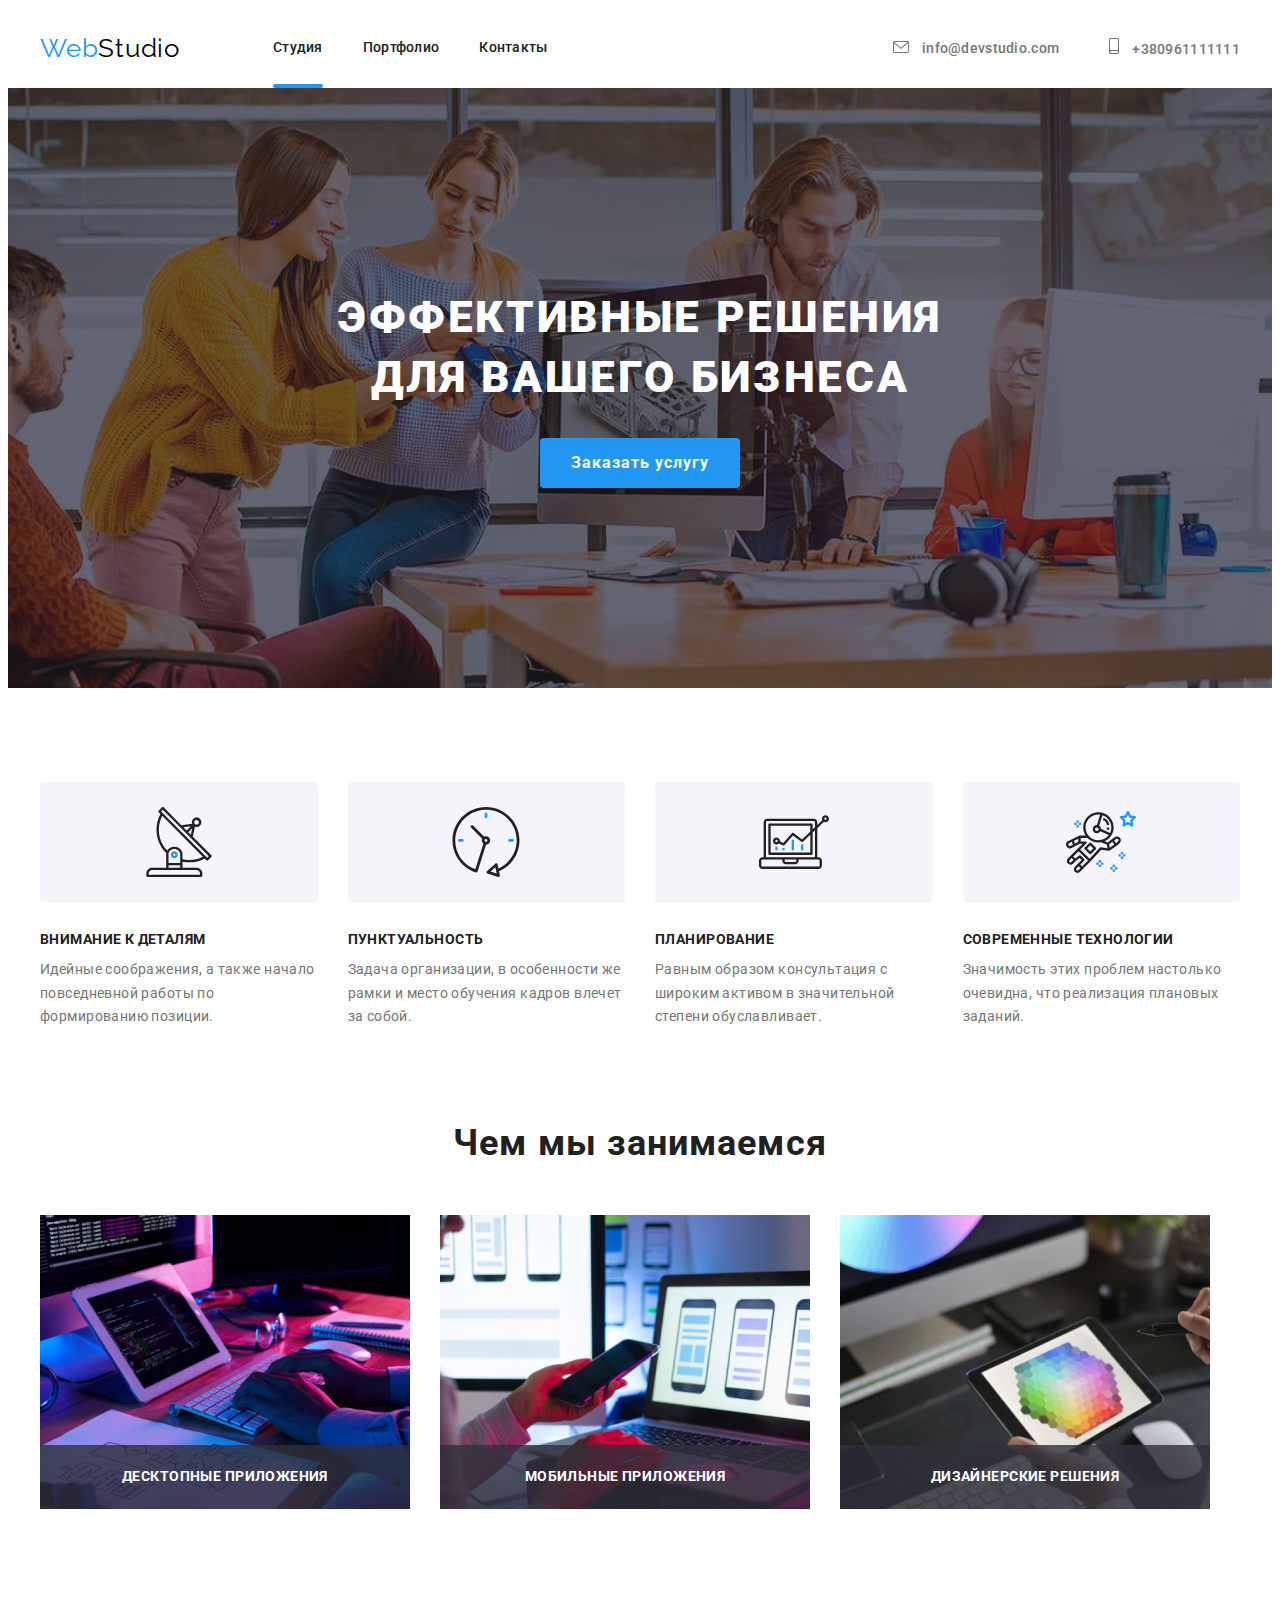
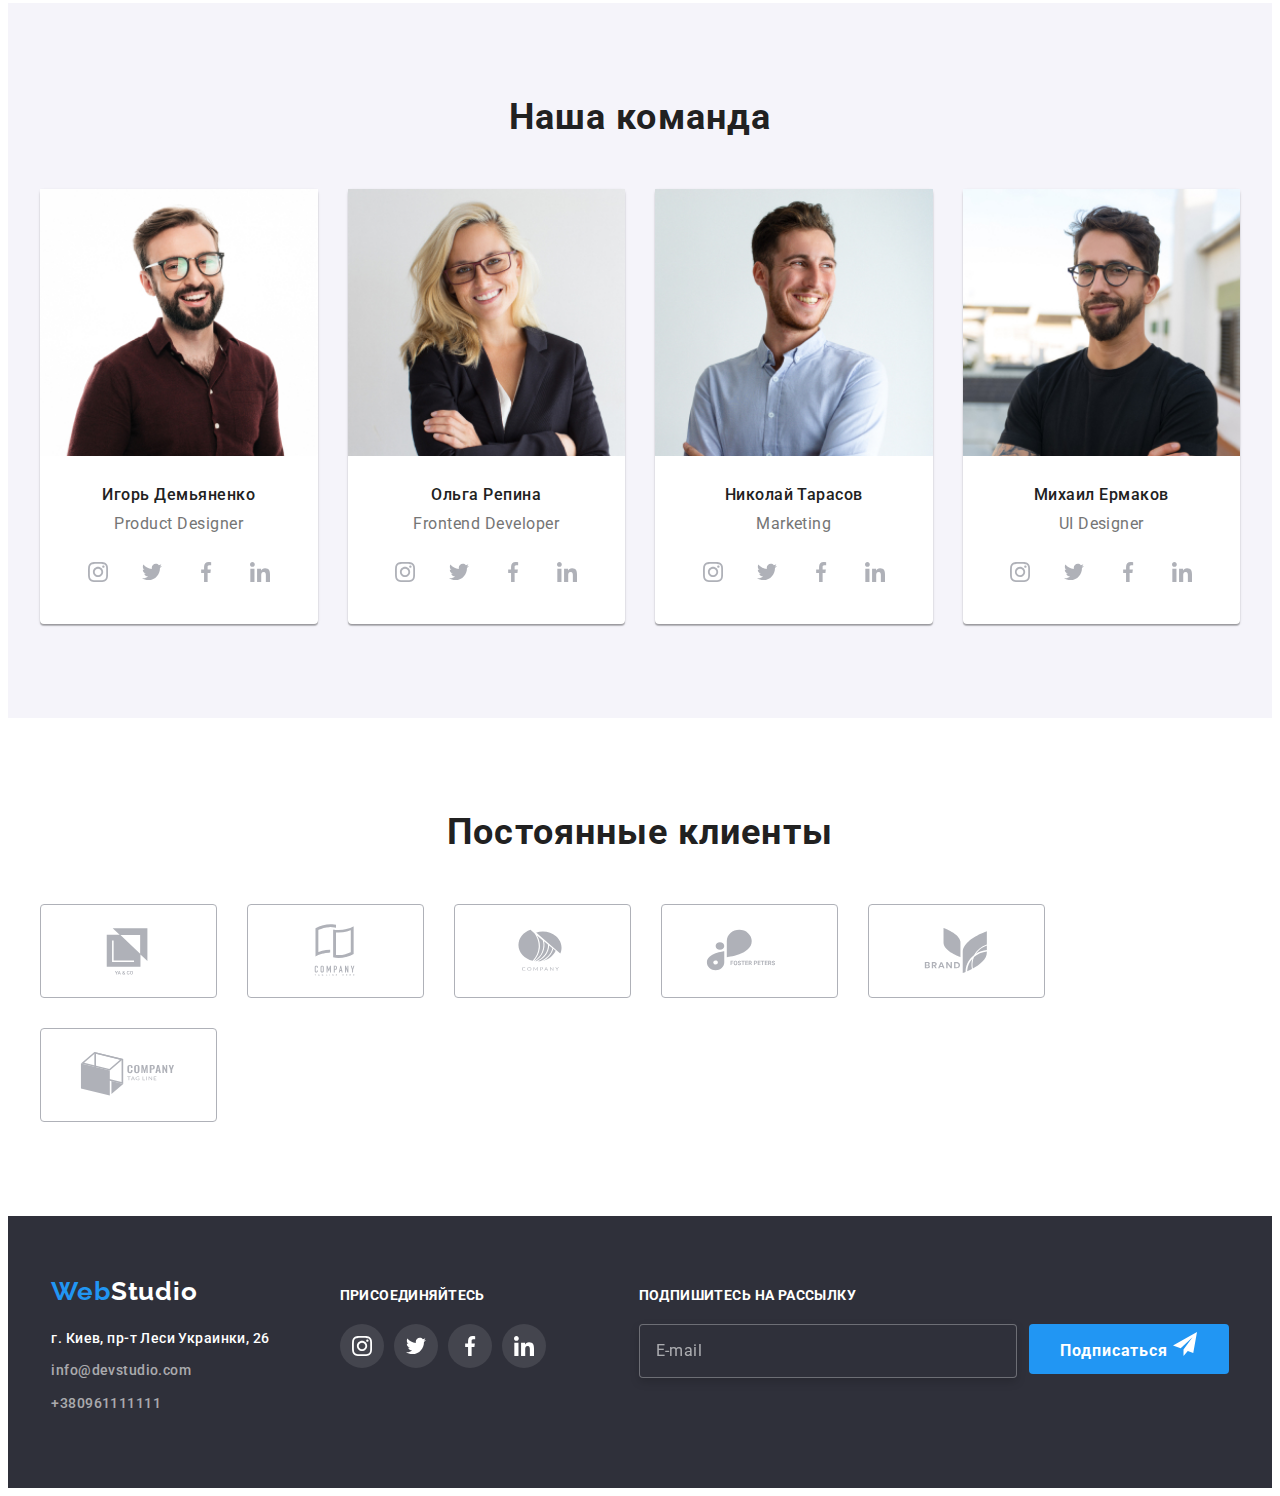
==== commit 63636cf3: "fix hw-08" ====
--- a/index.html
+++ b/index.html
@@ -28,12 +28,10 @@
     <!--Header-->
     <header class="header">
       <div class="line-header">
-      <div class="container main-nav">
-
-        <a href="" class="logo--black link animate__animated animate__heartBeat">
+        <div class="container main-nav">
+          <a href="" class="logo--black link animate__animated animate__heartBeat">
             <span class="logo">Web</span>Studio</a>
-
-        <nav class="nav">
+          <nav class="nav">
           <ul class="nav__list list">
             <li class="nav__item">
               <a href="" class="nav__link current link">Студия</a>
@@ -45,8 +43,8 @@
               <a href="" class="nav__link link">Контакты</a>
             </li>
           </ul>
-        </nav>
-        <ul class="contacts list">
+          </nav>
+          <ul class="contacts list">
           <li class="contacts__item">
             <a href="mailto:info@devstudio.com" class="contacts__link link"
               >
@@ -62,12 +60,64 @@
               <svg class="contacts__icon" width="10" height="16">
                         <use href="./images/icons.svg#icon-smartphone"></use>
                       </svg>
-              +380961111111</a
-            >
+              +380961111111</a>
           </li>
-        </ul
+          </ul>
+
+          <!-- mob-menu -->
+          <button type="button" class="menu-open-btn">
+            <svg class="icon-open-menu"
+            width="40" 
+            height="40">
+            <use href="./images/icons.svg#icon-menu" ></use>
+            </svg>
+          </button>
+          <div class="mob-menu is-hidden">
+            <div class="container">
+              <div class="mob-menu-top">
+                <button type="button" class="menu-close-btn">
+            <svg class="icon-close-menu"
+            width="40" 
+            height="40">
+            <use href="./images/icons.svg#icon-cross" ></use>
+            </svg>
+          </button>
+          <ul class="mob-menu__list list">
+            <li class="mob-menu__item">
+              <a href="" class="mob-menu__link mob-current link">Студия</a>
+            </li>
+            <li class="mob-menu__item">
+              <a href="./portfolio.html" class="mob-menu__link link">Портфолио</a>
+            </li>
+            <li class="mob-menu__item">
+              <a href="" class="mob-menu__link link">Контакты</a>
+            </li>
+          </ul>
+              </div>
+
+          <div class="mob-menu-bottom">
+          <ul class="mob-menu__contacts list">
+          <li class="mob-menu__contacts__item">
+            <a href="tel:+38 096 111 11 11" class="mob-menu__contacts__link tel link"
+              > +38 096 111 11 11</a>
+          </li>
+          <li class="mob-menu__contacts__item">
+            <a href="mailto:info@devstudio.com" class="mob-menu__contacts__link link"
+              >info@devstudio.com</a>
+          </li>
+        </ul>
+      <ul class="mob__soc-list list">
+      <li class="mob__soc-item"><a href="" class="mob__soc-link link">Twitter</a></li>
+      <li class="mob__soc-item"><a href="" class="mob__soc-link link">Instagram</a></li>
+      <li class="mob__soc-item"><a href="" class="mob__soc-link link">Facebook</a></li>
+      <li class="mob__soc-item"><a href="" class="mob__soc-link link">LinkedIn</a></li>
+      </ul>
+          </div>
+    </div>
+          </div>
         </div> 
-        </div>
+      </div>
+          
     </header>
     <main>
       <!--Hero-->
@@ -613,16 +663,13 @@
               class="modal-field__check visually-hidden"
             />
             <label for="policy" class="modal-field__check-text"
-              >Соглашаюсь с рассылкой и принимаю
-              <a href="" class="modal-field__check-text-link"
-                >Условия договора</a
-              ></label
-            >
+              ><span>Соглашаюсь с рассылкой и принимаю<a href="" class="modal-field__check-text-link">Условия договора</a></span></label>
           </div>
           <button type="submit" class="modal-btn button">Отправить</button>
         </form>
       </div>
     </div>
     <script src="./js/modal.js"></script>
+    <script src="./js/menu.js"></script>
   </body>
 </html>
--- a/css/main.min.css
+++ b/css/main.min.css
@@ -1 +1 @@
-:root{--accent-color: #2196f3;--primary-color-text: #212121;--secondary-color-text: #757575}p,h1,h2,h3,h4,h5,h6{margin:0;padding-left:0}ul,ol{margin:0;padding:0}button{cursor:pointer}img{display:block;max-width:100%;height:auto;width:100%}body{background-color:#fff;font-family:"Roboto","Oleo Script",sans-serif;list-style:none}.link{text-decoration:none}.list{list-style:none}.visually-hidden{position:absolute;white-space:nowrap;width:1px;height:1px;overflow:hidden;border:0;padding:0;clip:rect(0 0 0 0);clip-path:inset(50%);margin:-1px}.container{width:100%;padding-left:15px;padding-right:15px;margin:0 auto}@media screen and (min-width: 480px){.container{width:480px}}@media screen and (min-width: 768px){.container{width:768px}}@media screen and (min-width: 1200px){.container{width:1200px}}.section-title{margin-bottom:30px;color:var(--primary-color-text);font-size:28px;font-weight:700;line-height:1.18;letter-spacing:.03em;text-align:center}@media screen and (min-width: 1200px){.section-title{margin-bottom:50px;font-size:36px;font-weight:700;line-height:1.16;letter-spacing:.03em}}.socials-list{display:flex;justify-content:center}.socials-list__item{width:44px;height:44px;margin-right:10px}.socials-list__item:last-child{margin-right:0}.socials-list__link{width:100%;height:100%;background-color:#fff;border-radius:50%;display:flex;align-items:center;justify-content:center;color:#fff;transition-property:color,background-color;transition-duration:250ms;transition-timing-function:cubic-bezier(0.4, 0, 0.2, 1)}.socials-list__link:hover,.socials-list__link:focus{background-color:var(--accent-color)}.socials-list__icon{fill:#afb1b8}.socials-list__link:hover .socials-list__icon,.socials-list__link:focus .socials-list__icon{fill:#fff}.backdrop{width:100%;height:100%;background-color:rgba(0,0,0,.2);position:fixed;top:0;transition:opacity 250ms,visibility 250ms}.is-hidden{visibility:hidden;opacity:0;pointer-events:none}.no-scroll{overflow:hidden}.modal{width:450px;height:609px;background:#fff;box-shadow:0px 1px 3px rgba(0,0,0,.12),0px 1px 1px rgba(0,0,0,.14),0px 2px 1px rgba(0,0,0,.2);border-radius:4px;position:absolute;top:50%;left:50%;transform:translate(-50%, -50%) scale(1);transition:transform 250ms;padding:40px}.backdrop.is-hidden .modal{transform:scale(0)}.modal__close-btn{position:absolute;top:8px;right:8px;padding:0;width:30px;height:30px;display:flex;align-items:center;cursor:pointer;background:rgba(0,0,0,0);border:1px solid rgba(0,0,0,.1);border-radius:50%;justify-content:center}.modal__close-btn__icon{transition-property:fill;transition-duration:250ms;transition-timing-function:cubic-bezier(0.4, 0, 0.2, 1)}.modal__close-btn__icon:hover{fill:var(--accent-color)}.modal-title{font-family:"Roboto";font-size:20px;font-weight:700;line-height:1.15;letter-spacing:.03em;text-align:center;margin-bottom:12px}.modal-field{margin-bottom:10px}.modal-field__input-wrap{position:relative}.modal-field__icon{position:absolute;left:12px;top:50%;transform:translateY(-40%)}.modal-field__input:focus+.modal-field__icon{fill:var(--accent-color)}.modal-field__input{width:100%;height:40px;border:1px solid rgba(33,33,33,.2);border-radius:4px;margin-top:4px;padding-left:30px;outline:none;transition-property:border-color;transition-duration:250ms;transition-timing-function:cubic-bezier(0.4, 0, 0.2, 1)}.modal-field__input:focus{border-color:var(--accent-color)}.modal-field__label{font-family:"Roboto";font-style:normal;font-size:12px;font-weight:400;line-height:1.17;letter-spacing:.01em;color:#757575;display:block}.modal-field__text{margin-top:4px;margin-bottom:10px;padding-top:12px;padding-left:12px;width:100%;height:120px;border:1px solid rgba(33,33,33,.2);border-radius:4px;resize:none;outline:none;transition-property:border-color;transition-duration:250ms;transition-timing-function:cubic-bezier(0.4, 0, 0.2, 1)}.modal-field__text:focus{border-color:var(--accent-color)}.modal-field__text::placeholder{font-family:"Roboto";font-size:14px;line-height:1.14;letter-spacing:.01em;color:rgba(117,117,117,.5)}.modal-field__check-text{display:flex;font-family:"Roboto";font-size:14px;line-height:1.71;letter-spacing:.03em;color:#757575;justify-content:center;align-items:center;margin-bottom:30px}.modal-field__check-text::before{content:" ";width:16px;height:15px;border:2px solid #000;border-radius:3px;margin-right:9px}.modal-field__check:checked+.modal-field__check-text::before{background-color:var(--accent-color);background-image:url(../images/vector-1.svg);border:none;background-repeat:no-repeat;background-position:center}.modal-field__check:focus+.modal-field__check-text::before{border-color:var(--accent-color)}.modal-field__check-text-link{font-family:"Roboto";font-size:14px;line-height:1.71;letter-spacing:.03em;color:var(--accent-color);margin-left:4px}.modal-btn{width:200px;height:50px;margin-left:auto;margin-right:auto;display:block;text-align:center;background-color:var(--accent-color);border:none;border-radius:4px;font-family:"Roboto";font-size:16px;font-weight:700;line-height:1.88;letter-spacing:.06em;color:#fff;transition-property:box-shadow;transition-duration:250ms;transition-timing-function:cubic-bezier(0.4, 0, 0.2, 1)}.modal-btn:hover,.modal-btn:focus{box-shadow:0px 4px 4px rgba(0,0,0,.15)}.main-nav{padding-top:16px;padding-bottom:16px}@media screen and (min-width: 768px){.main-nav{display:flex;align-items:center;padding-top:0;padding-bottom:0}}.logo--black{font-family:"Raleway",sans-serif;color:#000;font-size:24px;line-height:1.17;letter-spacing:.03em}@media screen and (min-width: 1200px){.logo--black{font-size:26px;line-height:1.19;letter-spacing:.03em}}.logo{font-family:"Raleway";color:var(--accent-color);font-size:24px;line-height:1.17;letter-spacing:.03em}@media screen and (min-width: 1200px){.logo{font-size:26px;line-height:1.19;letter-spacing:.03em}}.nav__list{display:none}@media screen and (min-width: 768px){.nav__list{display:flex;margin-left:88px}}@media screen and (min-width: 1200px){.nav__list{margin-left:93px}}.nav__item:not(last-child){margin-right:40px}.nav__link{position:relative;display:block;padding-top:32px;padding-bottom:32px;color:var(--primary-color-text);font-size:14px;font-weight:500;line-height:1.14;letter-spacing:.02em;transition-property:color;transition-duration:250ms;transition-timing-function:cubic-bezier(0.4, 0, 0.2, 1)}.nav__link:hover,.nav__link:focus{color:var(--accent-color)}.nav__link.current::after{content:" ";position:absolute;width:100%;height:4px;background-color:var(--accent-color);border-radius:2px;left:0;bottom:0}.contacts{display:none}@media screen and (min-width: 768px){.contacts{display:block;margin-left:auto}}@media screen and (min-width: 1200px){.contacts{display:flex}}@media screen and (min-width: 1200px){.contacts__item+.contacts__item{margin-left:50px}}.contacts__link{color:var(--secondary-color-text);font-size:12px;font-weight:500;line-height:1.17;letter-spacing:.02em;transition-property:color;transition-duration:250ms;transition-timing-function:cubic-bezier(0.4, 0, 0.2, 1)}.contacts__link:hover,.contacts__link:focus{color:var(--accent-color)}@media screen and (min-width: 1200px){.contacts__link{font-size:14px;font-weight:500;line-height:1.14;letter-spacing:.02em}}.contacts__icon{margin-right:10px;fill:currentColor}.hero{background-color:#2f303a;background-image:linear-gradient(rgba(47, 48, 58, 0.4), rgba(47, 48, 58, 0.4)),url(../images/hero-bg-mob.jpeg);background-repeat:no-repeat;background-position:center;background-size:cover;text-align:center;padding-top:118px;padding-bottom:118px;margin-left:auto;margin-right:auto}@media(min-device-pixel-ratio: 2),(min-resolution: 192dpi),(min-resolution: 2dppx){.hero{background-color:#2f303a;background-image:linear-gradient(rgba(47, 48, 58, 0.4), rgba(47, 48, 58, 0.4)),url(../images/hero-bg-mob-2x.jpeg)}}@media screen and (min-width: 480px){.hero{max-width:480px}}@media screen and (min-width: 768px){.hero{background-color:#2f303a;background-image:linear-gradient(rgba(47, 48, 58, 0.4), rgba(47, 48, 58, 0.4)),url(../images/hero-bg-tab.jpeg);max-width:768px}}@media screen and (min-width: 768px)and (min-device-pixel-ratio: 2),screen and (min-width: 768px)and (min-resolution: 192dpi),screen and (min-width: 768px)and (min-resolution: 2dppx){.hero{background-color:#2f303a;background-image:linear-gradient(rgba(47, 48, 58, 0.4), rgba(47, 48, 58, 0.4)),url(../images/hero-bg-tab-2x.jpeg)}}@media screen and (min-width: 1200px){.hero{background-color:#2f303a;background-image:linear-gradient(rgba(47, 48, 58, 0.4), rgba(47, 48, 58, 0.4)),url(../images/hero-bg.jpeg);max-width:1600px;padding-top:200px;padding-bottom:200px}}@media screen and (min-width: 1200px)and (min-device-pixel-ratio: 2),screen and (min-width: 1200px)and (min-resolution: 192dpi),screen and (min-width: 1200px)and (min-resolution: 2dppx){.hero{background-color:#2f303a;background-image:linear-gradient(rgba(47, 48, 58, 0.4), rgba(47, 48, 58, 0.4)),url(../images/hero-bg-2x.jpeg)}}.hero-content__title{color:#fff;font-size:26px;font-weight:900;line-height:1.62;letter-spacing:.06em;text-transform:uppercase;max-width:360px;margin-bottom:30px;margin-right:45px;margin-left:45px}@media screen and (min-width: 768px){.hero-content__title{margin-right:189px;margin-left:189px}}@media screen and (min-width: 1200px){.hero-content__title{font-size:44px;font-weight:900;line-height:1.36;letter-spacing:.06em;max-width:696px;margin-right:252px;margin-bottom:30px;margin-left:252px}}.hero-content__button{display:inline-block;background-color:var(--accent-color);font-family:"Roboto";font-size:16px;font-weight:700;line-height:1.87;letter-spacing:.06em;color:#fff;min-width:200px;height:50px;cursor:pointer;border-radius:4px;border:0}.benefits{padding-top:60px;padding-bottom:60px}@media screen and (min-width: 1200px){.benefits{padding-top:94px;padding-bottom:94px}}.benefits__list{display:flex;flex-wrap:wrap;gap:30px}.benefits__item{width:100%}@media screen and (min-width: 768px){.benefits__item{flex-basis:calc((100% - 30px)/2)}}@media screen and (min-width: 1200px){.benefits__item{flex-basis:calc((100% - 90px)/4)}}.benefits-box{height:120px;background:#f5f4fa;border-radius:4px;margin-bottom:30px;display:flex;align-items:center;justify-content:center}.benefits__title{margin-bottom:10px;color:var(--primary-color-text);font-size:14px;font-weight:700;line-height:1.14;letter-spacing:.03em;text-align:center}@media screen and (min-width: 768px){.benefits__title{text-align:left}}.benefits__text{color:var(--secondary-color-text);font-size:14px;line-height:1.71;letter-spacing:.03em}.skills{padding-top:47px;padding-bottom:94px;display:none}@media screen and (min-width: 1200px){.skills{display:contents}}.skills__list{display:flex}.skills__item{position:relative}.skills__item:not(:last-child){margin-right:30px;text-align:center}.skills__top-text{position:absolute;bottom:0;font-family:"Roboto";font-size:14px;font-weight:700;line-height:1.14;letter-spacing:.03em;text-transform:uppercase;color:#fff;background-color:rgba(47,48,58,.8);width:100%;padding-bottom:24px;padding-top:24px}.team{background-color:#f5f4fa;padding-top:60px;padding-bottom:60px}@media screen and (min-width: 1200px){.team{padding-top:94px;padding-bottom:94px}}.team__list{display:flex;flex-wrap:wrap;gap:30px}.team__item{width:100%;text-align:center;border-radius:4px;border:rgba(0,0,0,0);background-color:#fff;box-shadow:0px 1px 3px rgba(0,0,0,.12),0px 1px 1px rgba(0,0,0,.14),0px 2px 1px rgba(0,0,0,.2)}@media screen and (min-width: 768px){.team__item{flex-basis:calc((100% - 30px)/2)}}@media screen and (min-width: 1200px){.team__item{flex-basis:calc((100% - 90px)/4)}}.team-member__name{margin-bottom:10px;color:var(--primary-color-text);font-size:16px;font-weight:500;line-height:1.18;letter-spacing:.03em}.team-member__text{color:var(--secondary-color-text);font-size:16px;line-height:1.18;letter-spacing:.03em;margin-bottom:16px}.team-member{padding-top:30px;padding-bottom:30px}.clients{padding-top:60px;padding-bottom:60px;text-align:center}@media screen and (min-width: 1200px){.clients{padding-top:94px;padding-bottom:94px}}.clients__list{display:flex;flex-wrap:wrap;gap:30px}.clients__item{flex-basis:calc((100% - 30px)/2);height:92px;border:1px solid #afb1b8;border-radius:4px;border-radius:4px;fill:currentColor}@media screen and (min-width: 768px){.clients__item{flex-basis:calc((100% - 60px)/3)}}@media screen and (min-width: 1200px){.clients__item{flex-basis:calc((100% - 150px)/6)}}.clients__icon{fill:#afb1b8;transition-property:fill;transition-duration:250ms;transition-timing-function:cubic-bezier(0.4, 0, 0.2, 1)}.clients__link:hover .clients__icon,.clients__link:focus .clients__icon{fill:var(--accent-color)}.clients__link{width:100%;height:100%;display:flex;align-items:center;justify-content:center;transition-property:border;transition-duration:250ms;transition-timing-function:cubic-bezier(0.4, 0, 0.2, 1)}.clients__link:hover,.clients__link:focus{border:1px solid var(--accent-color)}.footer{padding-top:60px;padding-bottom:60px;background-color:#2f303a}@media screen and (min-width: 1200px){.footer{text-align:start}}@media screen and (min-width: 768px){.footer__container{display:flex;flex-wrap:wrap;justify-content:center;align-items:baseline}}@media screen and (min-width: 1200px){.footer__container{flex-wrap:nowrap;align-items:baseline}}.container__field{display:block;text-align:center}@media screen and (min-width: 1200px){.container__field{text-align:start}}.logo--white{color:#fff;font-family:"Raleway",sans-serif;font-size:26px;font-weight:700;line-height:1.19;letter-spacing:.03em;margin-bottom:20px}.logo--blue{color:var(--accent-color);font-family:"Raleway",sans-serif;font-size:26px;font-weight:700;line-height:1.19;letter-spacing:.03em}.address__list{margin-top:20px;margin-bottom:60px}@media screen and (min-width: 1200px){.address__list{margin-bottom:0}}.address__link{color:rgba(255,255,255,.6);font-family:"Roboto" sans-serif;font-size:14px;font-weight:500;line-height:1.71;letter-spacing:.03em;font-style:normal;transition-property:color;transition-duration:250ms;transition-timing-function:cubic-bezier(0.4, 0, 0.2, 1)}.address__link:hover,.address__link:focus{color:var(--accent-color)}.address__link--white{color:#fff;font-family:"Roboto" sans-serif;font-style:normal;font-size:14px;font-weight:500;line-height:1.71;letter-spacing:.03em;transition-property:color;transition-duration:250ms;transition-timing-function:cubic-bezier(0.4, 0, 0.2, 1)}.address__item:not(:last-child){margin-bottom:9px}.footer-socials{display:block;text-align:center;margin-bottom:60px}@media screen and (min-width: 768px){.footer-socials{margin-left:165px}}@media screen and (min-width: 1200px){.footer-socials{margin-left:70px}}.footer-socials__text{margin-left:auto;margin-right:auto;margin-bottom:20px;width:144px;font-size:14px;font-weight:700;line-height:1.14;letter-spacing:.03em;text-transform:uppercase;text-align:center;color:#fff}@media screen and (min-width: 1200px){.footer-socials__text{margin-left:0}}.footer__socials-list__link{width:100%;height:100%;background-color:rgba(255,255,255,.1);border-radius:50%;display:flex;align-items:center;justify-content:center;color:#fff;transition-property:color,background-color;transition-duration:250ms;transition-timing-function:cubic-bezier(0.4, 0, 0.2, 1)}.footer__socials-list__icon{fill:#fff}.subscribe{display:block;text-align:center}@media screen and (min-width: 1200px){.subscribe{margin-left:93px}}.subscribe__text{font-family:"Roboto";font-size:14px;font-weight:700;line-height:1.14;letter-spacing:.03em;text-transform:uppercase;color:#fff;margin-bottom:20px}@media screen and (min-width: 1200px){.subscribe__text{text-align:start}}@media screen and (min-width: 1200px){.subscribe-form{display:flex}}.subscribe-form__input{width:100%;height:50px;border:1px solid rgba(255,255,255,.3);filter:drop-shadow(0px 4px 4px rgba(0, 0, 0, 0.15));border-radius:4px;background-color:#2f303a;padding-left:16px;margin-bottom:20px;font-family:"Roboto";font-size:16px;line-height:1.25;letter-spacing:.03em;color:rgba(255,255,255,.6)}.subscribe-form__input:focus{border-color:var(--accent-color);outline:none}.subscribe-form__input::placeholder{font-family:"Roboto";font-size:16px;line-height:1.25;letter-spacing:.03em;color:rgba(255,255,255,.6)}@media screen and (min-width: 480px){.subscribe-form__input{width:450px}}@media screen and (min-width: 1200px){.subscribe-form__input{width:358px}}.subscribe-form__button{width:200px;height:50px;margin-left:12px;background:#2196f3;border-radius:4px;border:none;font-family:"Roboto";font-size:16px;font-weight:700;line-height:1.88;letter-spacing:.06em;text-align:center;color:#fff;transition-property:box-shadow;transition-duration:250ms;transition-timing-function:cubic-bezier(0.4, 0, 0.2, 1)}.subscribe-form__button:hover{box-shadow:0px 4px 4px rgba(0,0,0,.15)}.header-portfolio{border-bottom:1px solid #ececec}.projects-nav{display:flex;flex-wrap:wrap;gap:15px 8px;padding-top:60px;padding-bottom:40px}@media screen and (min-width: 768px){.projects-nav{flex-wrap:nowrap;justify-content:center;padding-top:60px;padding-bottom:14px}}@media screen and (min-width: 1200px){.projects-nav{padding-top:94px;padding-bottom:34px}}@media screen and (min-width: 768px){.projects-nav__item{margin-bottom:15px}}.projects-nav__button{padding-left:22px;padding-right:22px;padding-top:6px;padding-bottom:6px;font-family:"Roboto";background-color:#f5f4fa;color:var(--primary-color-text);font-size:16px;font-weight:500;line-height:1.62;letter-spacing:.03em;border-radius:4px;border:0;transition-property:background-color,color,box-shadow;transition-duration:250ms;transition-timing-function:cubic-bezier(0.4, 0, 0.2, 1)}.projects-nav__button:hover,.projects-nav__button:focus{color:#fff;background-color:var(--accent-color);box-shadow:0px 3px 1px rgba(0,0,0,.1),0px 1px 2px rgba(0,0,0,.08),0px 2px 2px rgba(0,0,0,.12)}.projects-set__container{padding-bottom:60px}@media screen and (min-width: 1200px){.projects-set__container{padding-bottom:94px}}.projects-set{display:flex;flex-wrap:wrap;gap:30px;justify-content:center}@media screen and (min-width: 768px){.projects-set{justify-content:flex-start}}.projects-set__item{border:1px solid #eee;background:#fff;transition-property:background-color,color,box-shadow;transition-duration:250ms;transition-timing-function:cubic-bezier(0.4, 0, 0.2, 1)}.projects-set__item:hover,.projects-set__item:focus{box-shadow:0px 1px 1px rgba(0,0,0,.12),0px 4px 4px rgba(0,0,0,.06),1px 4px 6px rgba(0,0,0,.16)}@media screen and (min-width: 768px){.projects-set__item{width:calc((100% - 30px)/2)}}@media screen and (min-width: 1200px){.projects-set__item{width:calc((100% - 60px)/3)}}.projects-set__top-wrap{position:relative;overflow:hidden}.projects-set__top-text{position:absolute;top:0;font-family:"Roboto";font-size:18px;line-height:1.55;letter-spacing:.03em;align-content:center;color:#fff;background-color:rgba(33,150,243,.9);width:370px;height:294px;padding-top:63px;padding-bottom:63px;padding-left:24px;padding-right:24px;transform:translateY(100%);transition:transform 250ms cubic-bezier(0.4, 0, 0.2, 1)}.projects-set__item:hover .projects-set__top-text{transform:translateY(0)}@media screen and (min-width: 480px){.projects-set__top-text{min-width:450px;height:294px}}@media screen and (min-width: 768px){.projects-set__top-text{width:354px;height:294px}}@media screen and (min-width: 1200px){.projects-set__top-text{width:370px;height:294px}}.projects-set__bottom-wrap{padding-top:20px;padding-bottom:20px;padding-left:24px;padding-right:24px}.projects-set__bottom-wrap__title{color:var(--primary-color-text);font-family:"Roboto";font-size:18px;font-weight:700;line-height:1.2;letter-spacing:.06em}.projects-set__bottom-wrap__type{font-family:"Roboto";color:var(--secondary-color-text);font-size:16px;line-height:1.88;letter-spacing:.03em}/*# sourceMappingURL=main.min.css.map */+:root{--accent-color: #2196f3;--primary-color-text: #212121;--secondary-color-text: #757575}p,h1,h2,h3,h4,h5,h6{margin:0;padding-left:0}ul,ol{margin:0;padding:0}button{cursor:pointer}img{display:block;max-width:100%;height:auto;width:100%}body{background-color:#fff;font-family:"Roboto","Oleo Script",sans-serif;list-style:none}.link{text-decoration:none}.list{list-style:none}.visually-hidden{position:absolute;white-space:nowrap;width:1px;height:1px;overflow:hidden;border:0;padding:0;clip:rect(0 0 0 0);clip-path:inset(50%);margin:-1px}.container{width:100%;padding-left:15px;padding-right:15px;margin:0 auto}@media screen and (min-width: 480px){.container{width:480px}}@media screen and (min-width: 768px){.container{width:768px}}@media screen and (min-width: 1200px){.container{width:1200px}}.section-title{margin-bottom:30px;color:var(--primary-color-text);font-size:28px;font-weight:700;line-height:1.18;letter-spacing:.03em;text-align:center}@media screen and (min-width: 1200px){.section-title{margin-bottom:50px;font-size:36px;font-weight:700;line-height:1.16;letter-spacing:.03em}}.socials-list{display:flex;justify-content:center}.socials-list__item{width:44px;height:44px;margin-right:10px}.socials-list__item:last-child{margin-right:0}.socials-list__link{width:100%;height:100%;background-color:#fff;border-radius:50%;display:flex;align-items:center;justify-content:center;color:#fff;transition-property:color,background-color;transition-duration:250ms;transition-timing-function:cubic-bezier(0.4, 0, 0.2, 1)}.socials-list__link:hover,.socials-list__link:focus{background-color:var(--accent-color)}.socials-list__icon{fill:#afb1b8}.socials-list__link:hover .socials-list__icon,.socials-list__link:focus .socials-list__icon{fill:#fff}.backdrop{width:100%;height:100%;background-color:rgba(0,0,0,.2);position:fixed;top:0;transition:opacity 250ms,visibility 250ms}.is-hidden{visibility:hidden;opacity:0;pointer-events:none}.no-scroll{overflow:hidden}.modal{max-width:450px;max-height:609px;width:100%;height:100%;background:#fff;box-shadow:0px 1px 3px rgba(0,0,0,.12),0px 1px 1px rgba(0,0,0,.14),0px 2px 1px rgba(0,0,0,.2);border-radius:4px;position:absolute;top:50%;left:50%;transform:translate(-50%, -50%) scale(1);transition:transform 250ms;padding:40px}.backdrop.is-hidden .modal{transform:scale(0)}@media screen and (min-width: 1200px){.modal{max-width:528px;max-height:581px}}.modal__close-btn{position:absolute;top:8px;right:8px;padding:0;width:30px;height:30px;display:flex;align-items:center;cursor:pointer;background:rgba(0,0,0,0);border:1px solid rgba(0,0,0,.1);border-radius:50%;justify-content:center}.modal__close-btn__icon{transition-property:fill;transition-duration:250ms;transition-timing-function:cubic-bezier(0.4, 0, 0.2, 1)}.modal__close-btn__icon:hover{fill:var(--accent-color)}.modal-title{font-family:"Roboto";font-size:20px;font-weight:700;line-height:1.15;letter-spacing:.03em;text-align:center;margin-bottom:12px}.modal-field{margin-bottom:10px}.modal-field__input-wrap{position:relative}.modal-field__icon{position:absolute;left:12px;top:50%;transform:translateY(-40%)}.modal-field__input:focus+.modal-field__icon{fill:var(--accent-color)}.modal-field__input{width:100%;height:40px;border:1px solid rgba(33,33,33,.2);border-radius:4px;margin-top:4px;padding-left:30px;outline:none;transition-property:border-color;transition-duration:250ms;transition-timing-function:cubic-bezier(0.4, 0, 0.2, 1)}.modal-field__input:focus{border-color:var(--accent-color)}.modal-field__label{font-family:"Roboto";font-style:normal;font-size:12px;font-weight:400;line-height:1.17;letter-spacing:.01em;color:#757575;display:block}.modal-field__text{margin-top:4px;margin-bottom:10px;padding-top:12px;padding-left:12px;width:100%;height:120px;border:1px solid rgba(33,33,33,.2);border-radius:4px;resize:none;outline:none;transition-property:border-color;transition-duration:250ms;transition-timing-function:cubic-bezier(0.4, 0, 0.2, 1)}.modal-field__text:focus{border-color:var(--accent-color)}.modal-field__text::placeholder{font-family:"Roboto";font-size:14px;line-height:1.14;letter-spacing:.01em;color:rgba(117,117,117,.5)}.modal-field__check-text{display:flex;font-family:"Roboto";font-size:12px;font-weight:400;line-height:1.17;letter-spacing:.03em;color:#757575;justify-content:center;align-items:center;margin-bottom:30px}@media screen and (min-width: 1200px){.modal-field__check-text{font-size:14px;font-weight:400;line-height:1.71;letter-spacing:.03em}}.modal-field__check-text::before{content:" ";width:16px;height:15px;border:2px solid #000;border-radius:3px;margin-right:9px}.modal-field__check:checked+.modal-field__check-text::before{background-color:var(--accent-color);background-image:url(../images/vector-1.svg);border:none;background-repeat:no-repeat;background-position:center}.modal-field__check:focus+.modal-field__check-text::before{border-color:var(--accent-color)}.modal-field__check-text-link{font-family:"Roboto";font-size:12px;font-weight:400;line-height:1.17;letter-spacing:.03em;color:var(--accent-color);margin-left:4px}@media screen and (min-width: 1200px){.modal-field__check-text-link{font-size:14px;font-weight:400;line-height:1.71;letter-spacing:.03em}}.modal-btn{width:200px;height:50px;margin-left:auto;margin-right:auto;display:block;text-align:center;background-color:var(--accent-color);border:none;border-radius:4px;font-family:"Roboto";font-size:16px;font-weight:700;line-height:1.88;letter-spacing:.06em;color:#fff;transition-property:box-shadow;transition-duration:250ms;transition-timing-function:cubic-bezier(0.4, 0, 0.2, 1)}.modal-btn:hover,.modal-btn:focus{box-shadow:0px 4px 4px rgba(0,0,0,.15)}.main-nav{display:flex;align-items:center;padding-top:10px;padding-bottom:10px;position:relative}@media screen and (min-width: 768px){.main-nav{display:flex;align-items:center;padding-top:0;padding-bottom:0}}.logo--black{font-family:"Raleway",sans-serif;color:#000;font-size:24px;line-height:1.17;letter-spacing:.03em}@media screen and (min-width: 1200px){.logo--black{font-size:26px;line-height:1.19;letter-spacing:.03em}}.logo{font-family:"Raleway";color:var(--accent-color);font-size:24px;line-height:1.17;letter-spacing:.03em}@media screen and (min-width: 1200px){.logo{font-size:26px;line-height:1.19;letter-spacing:.03em}}.nav__list{display:none}@media screen and (min-width: 768px){.nav__list{display:flex;margin-left:88px}}@media screen and (min-width: 1200px){.nav__list{margin-left:93px}}.nav__item:not(last-child){margin-right:40px}.nav__link{position:relative;display:block;padding-top:32px;padding-bottom:32px;color:var(--primary-color-text);font-size:14px;font-weight:500;line-height:1.14;letter-spacing:.02em;transition-property:color;transition-duration:250ms;transition-timing-function:cubic-bezier(0.4, 0, 0.2, 1)}.nav__link:hover,.nav__link:focus{color:var(--accent-color)}.nav__link.current::after{content:" ";position:absolute;width:100%;height:4px;background-color:var(--accent-color);border-radius:2px;left:0;bottom:0}.contacts{display:none}@media screen and (min-width: 768px){.contacts{display:block;margin-left:auto;padding-top:10px}}@media screen and (min-width: 1200px){.contacts{display:flex;padding-top:0}}@media screen and (min-width: 1200px){.contacts__item+.contacts__item{margin-left:50px}}@media screen and (min-width: 768px){.contacts__item{margin-bottom:12px}}@media screen and (min-width: 1200px){.contacts__item{margin-bottom:0}}.contacts__link{color:var(--secondary-color-text);font-size:12px;font-weight:500;line-height:1.17;letter-spacing:.02em;transition-property:color;transition-duration:250ms;transition-timing-function:cubic-bezier(0.4, 0, 0.2, 1)}.contacts__link:hover,.contacts__link:focus{color:var(--accent-color)}@media screen and (min-width: 1200px){.contacts__link{font-size:14px;font-weight:500;line-height:1.14;letter-spacing:.02em}}.contacts__icon{margin-right:10px;fill:currentColor}.menu-open-btn,.menu-close-btn{display:block;margin-left:auto;padding:0;border:none;background-color:rgba(0,0,0,0)}.menu-open-btn:hover,.menu-open-btn:focus{color:var(--accent-color)}@media screen and (min-width: 768px){.menu-open-btn{display:none}}.menu-close-btn{margin-top:10px}.menu-close-btn:hover,.menu-close-btn:focus{color:var(--accent-color)}.icon-open-menu,.icon-close-menu{fill:currentColor}.mob-menu{position:fixed;top:0;left:0;background:#fff;z-index:1;width:100vw;height:100vh}.mob-menu .container{display:flex;flex-direction:column;justify-content:space-between;height:100%;overflow-y:auto}.mob-container{padding:40px 48px}.mob-menu__list{margin-left:25px;margin-bottom:40px}.mob-menu__item:not(:last-child){margin-bottom:32px}.mob-menu__link{font-family:"Roboto";font-style:normal;font-size:40px;font-weight:500;line-height:1.18;letter-spacing:.02em;color:#212121}.mob-current{color:var(--accent-color)}.mob-menu__contacts{margin-left:25px;margin-bottom:64px}.mob-menu__contacts__item:not(:last-child){margin-bottom:32px}.mob-menu__contacts__link{font-family:"Roboto";font-style:normal;font-size:24px;font-weight:500;line-height:1.17;letter-spacing:.02em;color:#757575}.tel{font-family:"Roboto";font-style:normal;font-size:34px;font-weight:500;line-height:1.18;letter-spacing:.02em;color:#2196f3}.mob__soc-list{display:flex;margin-left:25px;padding-bottom:48px}.mob__soc-item:not(:last-child){border-right:1px solid rgba(33,33,33,.2);padding-right:10px}.mob__soc-item:not(:first-child){margin-left:10px}.mob__soc-link{font-family:"Roboto";font-style:normal;font-weight:500;font-size:1.2222222222;line-height:22px;letter-spacing:.02em;color:#2196f3}.hero{background-color:#2f303a;background-image:linear-gradient(rgba(47, 48, 58, 0.4), rgba(47, 48, 58, 0.4)),url(../images/hero-bg-mob.jpeg);background-repeat:no-repeat;background-position:center;background-size:cover;text-align:center;padding-top:118px;padding-bottom:118px;margin-left:auto;margin-right:auto}@media(min-device-pixel-ratio: 2),(min-resolution: 192dpi),(min-resolution: 2dppx){.hero{background-color:#2f303a;background-image:linear-gradient(rgba(47, 48, 58, 0.4), rgba(47, 48, 58, 0.4)),url(../images/hero-bg-mob-2x.jpeg)}}@media screen and (min-width: 480px){.hero{max-width:480px}}@media screen and (min-width: 768px){.hero{background-color:#2f303a;background-image:linear-gradient(rgba(47, 48, 58, 0.4), rgba(47, 48, 58, 0.4)),url(../images/hero-bg-tab.jpeg);max-width:768px}}@media screen and (min-width: 768px)and (min-device-pixel-ratio: 2),screen and (min-width: 768px)and (min-resolution: 192dpi),screen and (min-width: 768px)and (min-resolution: 2dppx){.hero{background-color:#2f303a;background-image:linear-gradient(rgba(47, 48, 58, 0.4), rgba(47, 48, 58, 0.4)),url(../images/hero-bg-tab-2x.jpeg)}}@media screen and (min-width: 1200px){.hero{background-color:#2f303a;background-image:linear-gradient(rgba(47, 48, 58, 0.4), rgba(47, 48, 58, 0.4)),url(../images/hero-bg.jpeg);max-width:1600px;padding-top:200px;padding-bottom:200px}}@media screen and (min-width: 1200px)and (min-device-pixel-ratio: 2),screen and (min-width: 1200px)and (min-resolution: 192dpi),screen and (min-width: 1200px)and (min-resolution: 2dppx){.hero{background-color:#2f303a;background-image:linear-gradient(rgba(47, 48, 58, 0.4), rgba(47, 48, 58, 0.4)),url(../images/hero-bg-2x.jpeg)}}.hero-content__title{color:#fff;font-size:26px;font-weight:900;line-height:1.62;letter-spacing:.06em;text-transform:uppercase;max-width:360px;margin-bottom:30px;margin-right:45px;margin-left:45px}@media screen and (min-width: 768px){.hero-content__title{margin-right:189px;margin-left:189px}}@media screen and (min-width: 1200px){.hero-content__title{font-size:44px;font-weight:900;line-height:1.36;letter-spacing:.06em;max-width:696px;margin-right:252px;margin-bottom:30px;margin-left:252px}}.hero-content__button{display:inline-block;background-color:var(--accent-color);font-family:"Roboto";font-size:16px;font-weight:700;line-height:1.87;letter-spacing:.06em;color:#fff;min-width:200px;height:50px;cursor:pointer;border-radius:4px;border:0}.benefits{padding-top:60px;padding-bottom:60px}@media screen and (min-width: 1200px){.benefits{padding-top:94px;padding-bottom:94px}}.benefits__list{display:flex;flex-wrap:wrap;gap:30px}.benefits__item{width:100%}@media screen and (min-width: 768px){.benefits__item{flex-basis:calc((100% - 30px)/2)}}@media screen and (min-width: 1200px){.benefits__item{flex-basis:calc((100% - 90px)/4)}}.benefits-box{height:120px;background:#f5f4fa;border-radius:4px;margin-bottom:30px;display:flex;align-items:center;justify-content:center}.benefits__title{margin-bottom:10px;color:var(--primary-color-text);font-size:14px;font-weight:700;line-height:1.14;letter-spacing:.03em;text-align:center}@media screen and (min-width: 768px){.benefits__title{text-align:left}}.benefits__text{color:var(--secondary-color-text);font-size:14px;line-height:1.71;letter-spacing:.03em}.skills{padding-top:47px;padding-bottom:94px;display:none}@media screen and (min-width: 1200px){.skills{display:contents}}.skills__list{display:flex;padding-bottom:94px}.skills__item{position:relative;text-align:center}.skills__item:not(:last-child){margin-right:30px}.skills__top-text{position:absolute;bottom:0;font-family:"Roboto";font-size:14px;font-weight:700;line-height:1.14;letter-spacing:.03em;text-transform:uppercase;color:#fff;background-color:rgba(47,48,58,.8);width:100%;padding-bottom:24px;padding-top:24px}.team{background-color:#f5f4fa;padding-top:60px;padding-bottom:60px}@media screen and (min-width: 1200px){.team{padding-top:94px;padding-bottom:94px}}.team__list{display:flex;flex-wrap:wrap;gap:30px}.team__item{width:100%;text-align:center;border-radius:4px;border:rgba(0,0,0,0);background-color:#fff;box-shadow:0px 1px 3px rgba(0,0,0,.12),0px 1px 1px rgba(0,0,0,.14),0px 2px 1px rgba(0,0,0,.2)}@media screen and (min-width: 768px){.team__item{flex-basis:calc((100% - 30px)/2)}}@media screen and (min-width: 1200px){.team__item{flex-basis:calc((100% - 90px)/4)}}.team-member__name{margin-bottom:10px;color:var(--primary-color-text);font-size:16px;font-weight:500;line-height:1.18;letter-spacing:.03em}.team-member__text{color:var(--secondary-color-text);font-size:16px;line-height:1.18;letter-spacing:.03em;margin-bottom:16px}.team-member{padding-top:30px;padding-bottom:30px}.clients{padding-top:60px;padding-bottom:60px;text-align:center}@media screen and (min-width: 1200px){.clients{padding-top:94px;padding-bottom:94px}}.clients__list{display:flex;flex-wrap:wrap;gap:30px}.clients__item{flex-basis:calc((100% - 30px)/2);height:92px;border:1px solid #afb1b8;border-radius:4px;border-radius:4px;fill:currentColor}@media screen and (min-width: 768px){.clients__item{flex-basis:calc((100% - 60px)/3)}}@media screen and (min-width: 1200px){.clients__item{flex-basis:calc((100% - 150px)/6)}}.clients__icon{fill:#afb1b8;transition-property:fill;transition-duration:250ms;transition-timing-function:cubic-bezier(0.4, 0, 0.2, 1)}.clients__link:hover .clients__icon,.clients__link:focus .clients__icon{fill:var(--accent-color)}.clients__link{width:100%;height:100%;display:flex;align-items:center;justify-content:center;transition-property:border;transition-duration:250ms;transition-timing-function:cubic-bezier(0.4, 0, 0.2, 1)}.clients__link:hover,.clients__link:focus{border:1px solid var(--accent-color)}.footer{padding-top:60px;padding-bottom:60px;background-color:#2f303a}@media screen and (min-width: 1200px){.footer{text-align:start}}@media screen and (min-width: 768px){.footer__container{display:flex;flex-wrap:wrap;justify-content:center;align-items:baseline}}@media screen and (min-width: 1200px){.footer__container{flex-wrap:nowrap;align-items:baseline}}.container__field{display:block;text-align:center}@media screen and (min-width: 1200px){.container__field{text-align:start}}.logo--white{color:#fff;font-family:"Raleway",sans-serif;font-size:26px;font-weight:700;line-height:1.19;letter-spacing:.03em;margin-bottom:20px}.logo--blue{color:var(--accent-color);font-family:"Raleway",sans-serif;font-size:26px;font-weight:700;line-height:1.19;letter-spacing:.03em}.address__list{margin-top:20px;margin-bottom:60px}@media screen and (min-width: 1200px){.address__list{margin-bottom:0}}.address__link{color:rgba(255,255,255,.6);font-family:"Roboto" sans-serif;font-size:14px;font-weight:500;line-height:1.71;letter-spacing:.03em;font-style:normal;transition-property:color;transition-duration:250ms;transition-timing-function:cubic-bezier(0.4, 0, 0.2, 1)}.address__link:hover,.address__link:focus{color:var(--accent-color)}.address__link--white{color:#fff;font-family:"Roboto" sans-serif;font-style:normal;font-size:14px;font-weight:500;line-height:1.71;letter-spacing:.03em;transition-property:color;transition-duration:250ms;transition-timing-function:cubic-bezier(0.4, 0, 0.2, 1)}.address__item:not(:last-child){margin-bottom:9px}.footer-socials{display:block;text-align:center;margin-bottom:60px}@media screen and (min-width: 768px){.footer-socials{margin-left:165px}}@media screen and (min-width: 1200px){.footer-socials{margin-left:70px}}.footer-socials__text{margin-left:auto;margin-right:auto;margin-bottom:20px;width:144px;font-size:14px;font-weight:700;line-height:1.14;letter-spacing:.03em;text-transform:uppercase;text-align:center;color:#fff}@media screen and (min-width: 1200px){.footer-socials__text{margin-left:0}}.footer__socials-list__link{width:100%;height:100%;background-color:rgba(255,255,255,.1);border-radius:50%;display:flex;align-items:center;justify-content:center;color:#fff;transition-property:color,background-color;transition-duration:250ms;transition-timing-function:cubic-bezier(0.4, 0, 0.2, 1)}.footer__socials-list__icon{fill:#fff}.subscribe{display:block;text-align:center}@media screen and (min-width: 1200px){.subscribe{margin-left:93px}}.subscribe__text{font-family:"Roboto";font-size:14px;font-weight:700;line-height:1.14;letter-spacing:.03em;text-transform:uppercase;color:#fff;margin-bottom:20px}@media screen and (min-width: 1200px){.subscribe__text{text-align:start}}@media screen and (min-width: 1200px){.subscribe-form{display:flex}}.subscribe-form__input{width:100%;height:50px;border:1px solid rgba(255,255,255,.3);filter:drop-shadow(0px 4px 4px rgba(0, 0, 0, 0.15));border-radius:4px;background-color:#2f303a;padding-left:16px;margin-bottom:20px;font-family:"Roboto";font-size:16px;line-height:1.25;letter-spacing:.03em;color:rgba(255,255,255,.6)}.subscribe-form__input:focus{border-color:var(--accent-color);outline:none}.subscribe-form__input::placeholder{font-family:"Roboto";font-size:16px;line-height:1.25;letter-spacing:.03em;color:rgba(255,255,255,.6)}@media screen and (min-width: 480px){.subscribe-form__input{width:450px}}@media screen and (min-width: 1200px){.subscribe-form__input{width:358px}}.subscribe-form__button{width:200px;height:50px;margin-left:12px;background:#2196f3;border-radius:4px;border:none;font-family:"Roboto";font-size:16px;font-weight:700;line-height:1.88;letter-spacing:.06em;text-align:center;color:#fff;transition-property:box-shadow;transition-duration:250ms;transition-timing-function:cubic-bezier(0.4, 0, 0.2, 1)}.subscribe-form__button:hover{box-shadow:0px 4px 4px rgba(0,0,0,.15)}.header-portfolio{border-bottom:1px solid #ececec}.projects-nav{display:flex;flex-wrap:wrap;gap:15px 8px;padding-top:60px;padding-bottom:40px}@media screen and (min-width: 768px){.projects-nav{flex-wrap:nowrap;justify-content:center;padding-top:60px;padding-bottom:14px}}@media screen and (min-width: 1200px){.projects-nav{padding-top:94px;padding-bottom:34px}}@media screen and (min-width: 768px){.projects-nav__item{margin-bottom:15px}}.projects-nav__button{padding-left:22px;padding-right:22px;padding-top:6px;padding-bottom:6px;font-family:"Roboto";background-color:#f5f4fa;color:var(--primary-color-text);font-size:16px;font-weight:500;line-height:1.62;letter-spacing:.03em;border-radius:4px;border:0;transition-property:background-color,color,box-shadow;transition-duration:250ms;transition-timing-function:cubic-bezier(0.4, 0, 0.2, 1)}.projects-nav__button:hover,.projects-nav__button:focus{color:#fff;background-color:var(--accent-color);box-shadow:0px 3px 1px rgba(0,0,0,.1),0px 1px 2px rgba(0,0,0,.08),0px 2px 2px rgba(0,0,0,.12)}.projects-set__container{padding-bottom:60px}@media screen and (min-width: 1200px){.projects-set__container{padding-bottom:94px}}.projects-set{display:flex;flex-wrap:wrap;gap:30px;justify-content:center}@media screen and (min-width: 768px){.projects-set{justify-content:flex-start}}.projects-set__item{border:1px solid #eee;background:#fff;transition-property:background-color,color,box-shadow;transition-duration:250ms;transition-timing-function:cubic-bezier(0.4, 0, 0.2, 1)}.projects-set__item:hover,.projects-set__item:focus{box-shadow:0px 1px 1px rgba(0,0,0,.12),0px 4px 4px rgba(0,0,0,.06),1px 4px 6px rgba(0,0,0,.16)}@media screen and (min-width: 768px){.projects-set__item{width:calc((100% - 30px)/2)}}@media screen and (min-width: 1200px){.projects-set__item{width:calc((100% - 60px)/3)}}.projects-set__top-wrap{position:relative;overflow:hidden}.projects-set__top-text{position:absolute;top:0;font-family:"Roboto";font-size:18px;line-height:1.55;letter-spacing:.03em;align-content:center;color:#fff;background-color:rgba(33,150,243,.9);width:370px;height:294px;padding-top:63px;padding-bottom:63px;padding-left:24px;padding-right:24px;transform:translateY(100%);transition:transform 250ms cubic-bezier(0.4, 0, 0.2, 1)}.projects-set__item:hover .projects-set__top-text{transform:translateY(0)}@media screen and (min-width: 480px){.projects-set__top-text{width:450px;height:294px}}@media screen and (min-width: 768px){.projects-set__top-text{width:354px;height:294px}}@media screen and (min-width: 1200px){.projects-set__top-text{width:370px;height:294px}}.projects-set__bottom-wrap{padding-top:20px;padding-bottom:20px;padding-left:24px;padding-right:24px}.projects-set__bottom-wrap__title{color:var(--primary-color-text);font-family:"Roboto";font-size:18px;font-weight:700;line-height:2;letter-spacing:.06em}.projects-set__bottom-wrap__type{font-family:"Roboto";color:var(--secondary-color-text);font-size:16px;line-height:1.88;letter-spacing:.03em}/*# sourceMappingURL=main.min.css.map */